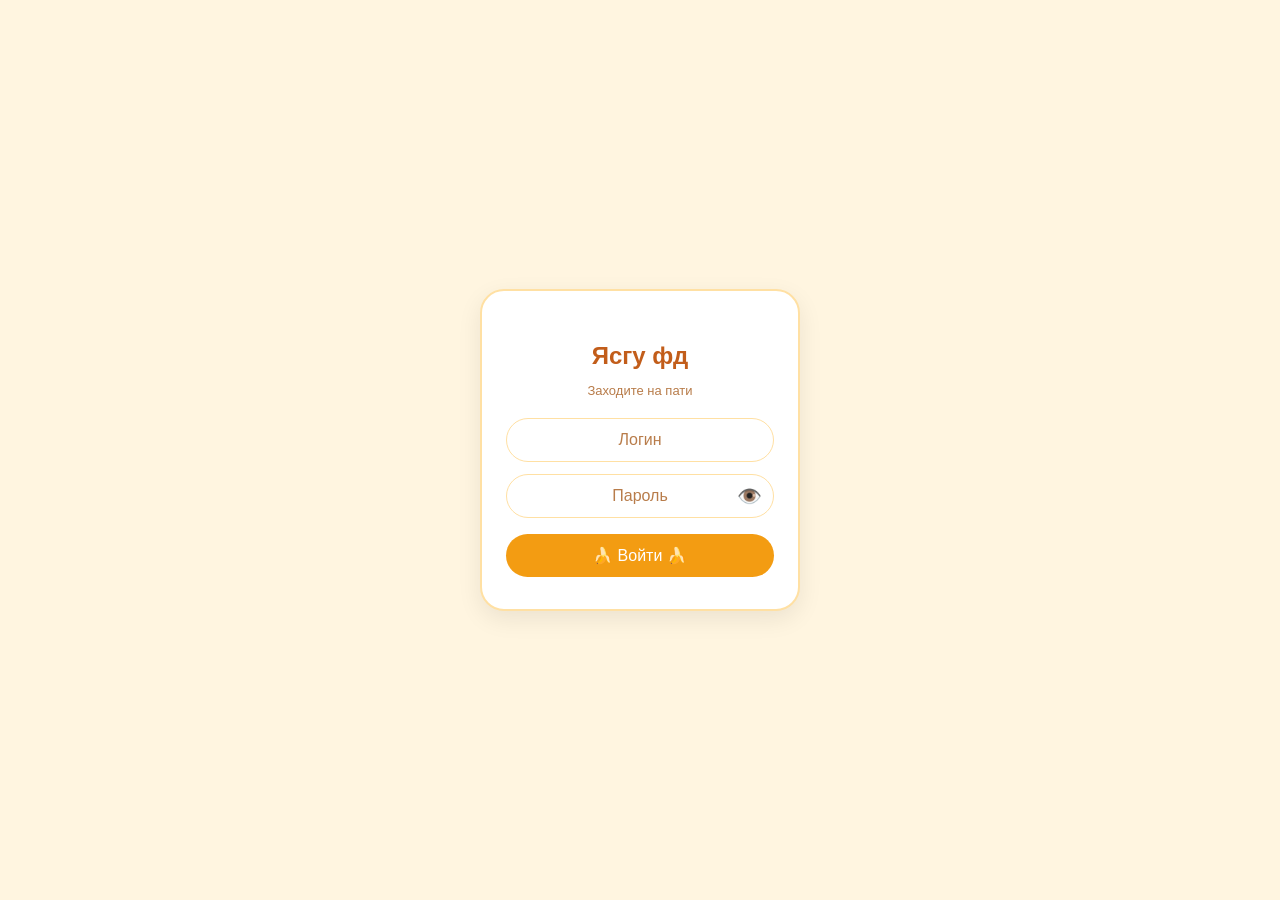
==== index.html @ 41046ed1 "Update index.html" ====
<!DOCTYPE html>
<html lang="ru">
<head>
    <meta charset="UTF-8">
    <meta name="viewport" content="width=device-width, initial-scale=1.0, user-scalable=yes">
    <title>Банановый учёт мерча</title>
    <link rel="stylesheet" href="css/style.css">
</head>
<body>
    <button class="cart-fab" id="cartFab" onclick="openCartModal()">
        🛒
        <span class="cart-badge" id="cartCount">0</span>
    </button>

    <!-- ЭКРАН ВХОДА -->
    <div id="loginOverlay" style="position: fixed; top:0; left:0; width:100%; height:100%; background:var(--bg-color); z-index:2000; display:flex; align-items:center; justify-content:center;">
        <div class="login-card">
            <h2>Ясгу фд</h2>
            <p style="color:var(--text-muted); font-size:13px; margin-bottom:20px;">Заходите на пати</p>
            <input type="text" id="loginInput" style="width:100%; padding:12px; font-size:16px; border:1px solid var(--border-color); border-radius:30px; outline:none; margin-bottom:12px; text-align:center; background:var(--card-bg); color:var(--text-primary);" placeholder="Логин" autofocus>
            <div class="password-wrapper">
                <input type="password" id="passwordInput" placeholder="Пароль">
                <button type="button" class="toggle-password" onclick="togglePasswordVisibility()">👁️</button>
            </div>
            <button id="loginBtn" style="background:var(--btn-bg); color:white; border:none; border-radius:30px; padding:12px 24px; font-size:16px; font-weight:500; width:100%; cursor:pointer;">🍌 Войти 🍌</button>
            <div id="errorMsg" style="color:var(--minus-color); font-size:12px; margin-top:12px; display:none;"></div>
        </div>
    </div>
    
    <!-- ОСНОВНОЙ КОНТЕНТ -->
    <div id="mainContent" style="display:none;">
        <div class="header-row">
            <div class="title-area">
                <h1 id="shopTitle">Учёт мерча</h1>
                <span class="beta-badge">beta</span>
            </div>
            <div class="header-buttons">
                <button class="theme-toggle" id="themeToggle" title="Смена темы">🌙</button>
                <button class="support-btn" id="supportBtn" title="Техподдержка">🆘</button>
                <div class="settings-menu">
                    <button class="settings-toggle" id="settingsToggle" title="Настройки">⚙️</button>
                    <div id="settingsDropdown" class="settings-dropdown hidden">
                        <button id="shareStatsBtn" class="settings-btn">🔗 Делиться статистикой анонимно</button>
                        <button id="hideStatsBtn" class="settings-btn">🚫 Не учитывать мою статистику</button>
                        <button id="logoutBtn" class="settings-btn logout">🚪 Выйти</button>
                    </div>
                </div>
            </div>
        </div>
        <div class="sub">Всё на благо ясгу фд! Всё на благо ясгу фд!</div>

        <div style="display: flex; gap: 10px; margin-bottom: 12px; flex-wrap: wrap;">
            <button class="refresh-btn" onclick="loadData(true, true)">🔄 Обновить</button>
            <button class="history-btn" onclick="showHistory()">📜 История</button>
            <button class="refresh-btn" id="rulesButton">📋 Правила</button>
            <button class="refresh-btn" id="statsButton">📊 Статистика</button>
            <button class="refresh-btn" id="globalStatsBtn" style="display: none;">📊 Статистика всех</button>
            <button class="refresh-btn" id="bookingsButton">📦 Бронирование</button>
            <button class="refresh-btn" id="supplyButton">📦 Поставка</button>
            <button class="refresh-btn" id="addItemButton">➕ Добавить товар</button>
            <button class="refresh-btn" id="impersonateBtn" style="position: relative; display: none;">👥 Другие пользователи</button>
        </div>

        <div id="progressContainer" class="progress-container">
            <div id="progressBar" class="progress-bar"></div>
        </div>

        <div class="search-panel">
            <input type="text" id="searchInput" class="search-input" placeholder="Поиск по названию... ">
            <div class="filter-row">
                <div class="custom-select" id="typeFilterContainer">
                    <div class="custom-select-trigger" id="typeFilterTrigger">Все типы мерча</div>
                    <div class="custom-select-dropdown" id="typeFilterDropdown"></div>
                </div>
                <div class="custom-select" id="sortByContainer">
                    <div class="custom-select-trigger" id="sortByTrigger">Без сортировки</div>
                    <div class="custom-select-dropdown" id="sortByDropdown"></div>
                </div>
                <button id="resetFilters" class="reset-btn">✕</button>
            </div>
        </div>

        <div id="cards-container">
            <div class="loading">Загрузка...</div>
        </div>
        <div class="last-update" id="update-time"></div>
        <div class="auto-refresh-badge">
            <span class="dot"></span>
            <span>Автообновление каждую минуту</span>
        </div>
        <div class="footer">
            <span id="namyaucano" style="cursor: pointer; text-decoration: none;">Намяукано</span> |
            <a id="sheetLink" href="#" target="_blank">Синхронизация с таблицей</a> |
            <span id="instructionsLink" style="cursor: pointer; text-decoration: none;">Инструкция</span>
        </div>
    </div>

    <!-- Cart Modal -->
    <div id="cartModal" class="modal cart-modal">
        <div class="modal-content">
            <button class="modal-close-btn" onclick="closeCartModal()">×</button>
            <div class="modal-header">
                <span>🛒 Корзина</span>
            </div>
            <div id="discount-panel" class="discount-section" style="display: none;"></div>
            <div id="cart-items-list">
                <div class="empty-cart">Корзина пуста</div>
            </div>
            <div id="cart-total" class="cart-total" style="display:none;">Итого: 0 ₽</div>
            <div class="cart-actions" id="cart-actions" style="display:none;">
                <button class="cart-gift" onclick="giftCart()">🎁 Подарить</button>
                <button class="cart-clear" onclick="clearCart()">❌ Очистить</button>
                <button class="cart-checkout" onclick="checkout()">✅ Продать</button>
            </div>
        </div>
    </div>

    <!-- Rules Modal -->
    <div id="rulesModal" class="modal">
        <div class="modal-content" style="max-width: 550px;">
            <button class="modal-close-btn" onclick="closeRulesModal()">×</button>
            <div class="modal-header">
                <span>📋 Правила для продавца</span>
            </div>
            <div class="rule-type-buttons">
                <button class="rule-type-btn" data-type="type" onclick="selectRuleType('type')">📦 По типу</button>
                <button class="rule-type-btn" data-type="product" onclick="selectRuleType('product')">🏷️ По товару</button>
                <button class="rule-type-btn" data-type="price" onclick="selectRuleType('price')">💰 По сумме</button>
                <button class="rule-type-btn" data-type="bonus" onclick="selectRuleType('bonus')">💵 Бонус</button>
            </div>
            <div id="ruleTypeContent"></div>
            <button onclick="addStructuredRule()" style="background: var(--btn-bg); color: white; width: 100%; padding: 12px; border-radius: 30px; border: none; font-size: 14px; margin-top: 8px; cursor: pointer;">➕ Добавить правило</button>
            <div style="font-weight: bold; margin: 20px 0 12px 0;">📋 Список правил</div>
            <div id="rules-list" style="max-height: 300px; overflow-y: auto;">
                <div class="empty-cart">📭 Нет добавленных правил. Создайте новое!</div>
            </div>
            <button onclick="deleteAllRules()" style="background: var(--minus-bg); color: var(--minus-color); width: 100%; padding: 12px; border-radius: 30px; border: none; font-size: 14px; margin-top: 12px; cursor: pointer;">🗑 Удалить все правила</button>
        </div>
    </div>

    <!-- History Modal (кастомные селекторы для даты/времени) -->
    <div id="historyModal" class="modal">
        <div class="modal-content" style="max-width: 550px;">
            <button class="modal-close-btn" onclick="closeHistory()">×</button>
            <div class="modal-header">
                <span>📜 История операций</span>
            </div>
            <div class="history-filters">
                <div class="history-filter-row">
                    <div class="history-filter-buttons-group">
                        <button class="history-filter-btn history-filter-btn-small" data-method="all" onclick="setHistoryMethodFilter('all')">Все</button>
                        <button class="history-filter-btn history-filter-btn-large" data-method="basket" onclick="setHistoryMethodFilter('basket')">Корзина</button>
                        <button class="history-filter-btn history-filter-btn-large" data-method="single" onclick="setHistoryMethodFilter('single')">Поштучно</button>
                    </div>
                    <div class="history-filter-buttons-group">
                        <button class="history-filter-btn history-filter-btn-small" data-type="all" onclick="setHistoryTypeFilter('all')">Все</button>
                        <button class="history-filter-btn history-filter-btn-large" data-type="sale" onclick="setHistoryTypeFilter('sale')">Продажи</button>
                        <button class="history-filter-btn history-filter-btn-large" data-type="return" onclick="setHistoryTypeFilter('return')">Возвраты</button>
                    </div>
                </div>
                <div class="history-filter-row">
                    <div class="history-filter-buttons-group">
                        <button class="history-filter-btn history-filter-btn-small" data-payment="all" onclick="setHistoryPaymentFilter('all')">Все</button>
                        <button class="history-filter-btn history-filter-btn-large" data-payment="cash" onclick="setHistoryPaymentFilter('cash')">Наличные</button>
                        <button class="history-filter-btn history-filter-btn-large" data-payment="transfer" onclick="setHistoryPaymentFilter('transfer')">Перевод</button>
                    </div>
                </div>
                <div class="history-filter-bottom">
                    <div class="history-filter-left">
                        <div class="custom-datetime" id="datetimeFromContainer">
                            <span class="datetime-label">с</span>
                            <div id="dateFromDateGroup" style="display: inline-flex; align-items: center; gap: 6px;"></div>
                            <div id="dateFromTimeGroup" style="display: inline-flex; align-items: center; gap: 6px; margin-left: 8px;"></div>
                        </div>
                    <!-- Скрытые select для хранения значений -->
                        <select id="dateFromDay" style="display: none;"></select>
                        <select id="dateFromMonth" style="display: none;"></select>
                        <select id="dateFromYear" style="display: none;"></select>
                        <select id="timeFromHour" style="display: none;"></select>
                        <select id="timeFromMinute" style="display: none;"></select>
                    </div>
                    <div class="history-filter-left" style="margin-top: 8px;">
                        <div class="custom-datetime" id="datetimeToContainer">
                            <span class="datetime-label">по</span>
                            <div id="dateToDateGroup" style="display: inline-flex; align-items: center; gap: 6px;"></div>
                            <div id="dateToTimeGroup" style="display: inline-flex; align-items: center; gap: 6px; margin-left: 8px;"></div>
                        </div>
                    <!-- Скрытые select для хранения значений -->
                        <select id="dateToDay" style="display: none;"></select>
                        <select id="dateToMonth" style="display: none;"></select>
                        <select id="dateToYear" style="display: none;"></select>
                        <select id="timeToHour" style="display: none;"></select>
                        <select id="timeToMinute" style="display: none;"></select>
                        <div class="history-price-filter">
                            <span>💰</span>
                            <input type="number" id="historyMinPrice" placeholder="0" value="0" step="100">
                            <span class="history-price-separator">—</span>
                            <input type="number" id="historyMaxPrice" placeholder="∞" step="100">
                        </div>
                    </div>
                    <div class="history-filter-reset-row">
                        <button class="history-filter-reset" onclick="resetHistoryFilters()">Сбросить</button>
                    </div>
                </div>
            </div>
            <button class="history-clear-btn" onclick="clearAllHistory()">🗑 Очистить всю историю</button>
            <div id="history-list">
                <div class="loading">Загрузка истории...</div>
            </div>
        </div>
    </div>
    
    <!-- Stats Modal -->
    <div id="statsModal" class="modal">
        <div class="modal-content" style="max-width: 800px;">
            <button class="modal-close-btn" onclick="closeStatsModal()">×</button>
            <div class="modal-header">
                <span>📊 Статистика продаж</span>
                <button id="statsFilterToggle" class="filter-toggle-btn" onclick="toggleStatsFilter()" title="Фильтр по времени">📅</button>
            </div>
            <div id="statsFilterBlock" class="stats-filter-block" style="display: none;">
                <div class="history-filter-bottom" style="margin-bottom: 0;">
                    <div class="history-filter-left">
                        <div class="custom-datetime" id="statsDatetimeFromContainer">
                            <span class="datetime-label">с</span>
                            <div class="datetime-group">
                                <select id="statsDateFromDay" class="datetime-select"></select>
                                <span class="datetime-sep"> </span>
                                <select id="statsDateFromMonth" class="datetime-select"></select>
                                <span class="datetime-sep"> </span>
                                <select id="statsDateFromYear" class="datetime-select"></select>
                            </div>
                            <div class="datetime-group">
                                <select id="statsTimeFromHour" class="datetime-select"></select>
                                <span class="datetime-sep">:</span>
                                <select id="statsTimeFromMinute" class="datetime-select"></select>
                            </div>
                        </div>
                    </div>
                    <div class="history-filter-left" style="margin-top: 8px;">
                        <div class="custom-datetime" id="statsDatetimeToContainer">
                            <span class="datetime-label">по</span>
                            <div class="datetime-group">
                                <select id="statsDateToDay" class="datetime-select"></select>
                                <span class="datetime-sep"> </span>
                                <select id="statsDateToMonth" class="datetime-select"></select>
                                <span class="datetime-sep"> </span>
                                <select id="statsDateToYear" class="datetime-select"></select>
                            </div>
                            <div class="datetime-group">
                                <select id="statsTimeToHour" class="datetime-select"></select>
                                <span class="datetime-sep">:</span>
                                <select id="statsTimeToMinute" class="datetime-select"></select>
                            </div>
                        </div>
                    </div>
                    <div class="history-filter-reset-row" style="justify-content: flex-end; gap: 8px; margin-top: 8px;">
                        <button class="history-filter-reset" onclick="resetStatsFilter()">Сбросить</button>
                        <button class="filter-apply-btn" onclick="applyStatsFilter()" style="width: auto; padding: 0 16px;">Применить</button>
                    </div>
                </div>
            </div>
            <div id="stats-content">
                <div class="loading">Загрузка статистики...</div>
            </div>
        </div>
    </div>

    <!-- Global Stats Modal -->
    <div id="globalStatsModal" class="modal">
        <div class="modal-content" style="max-width: 1000px;">
            <button class="modal-close-btn" onclick="closeGlobalStatsModal()">×</button>
            <div class="modal-header">
                <span>📊 Статистика всех участников</span>
                <button id="globalStatsFilterToggle" class="filter-toggle-btn" onclick="toggleGlobalStatsFilter()" title="Фильтр по времени">📅</button>
            </div>
            <div id="globalStatsFilterBlock" class="stats-filter-block" style="display: none;">
                <div class="history-filter-bottom" style="margin-bottom: 0;">
                    <div class="history-filter-left">
                        <div class="custom-datetime" id="globalStatsDatetimeFromContainer">
                            <span class="datetime-label">с</span>
                            <div class="datetime-group">
                                <select id="globalStatsDateFromDay" class="datetime-select"></select>
                                <span class="datetime-sep"> </span>
                                <select id="globalStatsDateFromMonth" class="datetime-select"></select>
                                <span class="datetime-sep"> </span>
                                <select id="globalStatsDateFromYear" class="datetime-select"></select>
                            </div>
                            <div class="datetime-group">
                                <select id="globalStatsTimeFromHour" class="datetime-select"></select>
                                <span class="datetime-sep">:</span>
                                <select id="globalStatsTimeFromMinute" class="datetime-select"></select>
                            </div>
                        </div>
                    </div>
                    <div class="history-filter-left" style="margin-top: 8px;">
                        <div class="custom-datetime" id="globalStatsDatetimeToContainer">
                            <span class="datetime-label">по</span>
                            <div class="datetime-group">
                                <select id="globalStatsDateToDay" class="datetime-select"></select>
                                <span class="datetime-sep"> </span>
                                <select id="globalStatsDateToMonth" class="datetime-select"></select>
                                <span class="datetime-sep"> </span>
                                <select id="globalStatsDateToYear" class="datetime-select"></select>
                            </div>
                            <div class="datetime-group">
                                <select id="globalStatsTimeToHour" class="datetime-select"></select>
                                <span class="datetime-sep">:</span>
                                <select id="globalStatsTimeToMinute" class="datetime-select"></select>
                            </div>
                        </div>
                    </div>
                    <div class="history-filter-reset-row" style="justify-content: flex-end; gap: 8px; margin-top: 8px;">
                        <button class="history-filter-reset" onclick="resetGlobalStatsFilter()">Сбросить</button>
                        <button class="filter-apply-btn" onclick="applyGlobalStatsFilter()" style="width: auto; padding: 0 16px;">Применить</button>
                    </div>
                </div>
            </div>
            <div id="globalStats-content">
                <div class="loading">Загрузка статистики...</div>
            </div>
        </div>
    </div>

    <!-- Edit Product Modal -->
    <div id="editProductModal" class="modal edit-product-modal">
        <div class="modal-content">
            <button class="modal-close-btn" onclick="closeEditProductModal()">×</button>
            <div class="modal-header">
                <span id="editTitle">✏️ Редактирование товара</span>
            </div>
            <div id="edit-product-content">
                <div class="edit-row">
                    <span class="edit-label">Тип</span>
                    <div id="editTypeContainer" style="flex: 1;"></div>
                </div>
            
                <div id="editAttributesContainer"></div>
            
                <!-- Скрытые select для хранения значений атрибутов -->
                <select id="edit_attr1" style="display: none;"></select>
                <select id="edit_attr2" style="display: none;"></select>
                <select id="editType" style="display: none;"></select>
            
                <div class="edit-row">
                    <span class="edit-label">Название</span>
                    <input type="text" id="editName" class="edit-input" placeholder="Название товара">
                </div>
                <div class="edit-row">
                    <span class="edit-label">Остаток</span>
                    <input type="number" id="editStock" class="edit-input" value="0" min="0">
                </div>
                <div class="edit-row">
                    <span class="edit-label">Всего</span>
                    <input type="number" id="editTotal" class="edit-input" value="0" min="0">
                </div>
                <div class="edit-row">
                    <span class="edit-label">Цена</span>
                    <input type="number" id="editPrice" class="edit-input" value="0" min="0" step="1">
                </div>
                <div class="edit-row">
                    <span class="edit-label">Себестоимость</span>
                    <input type="number" id="editCost" class="edit-input" value="0" min="0" step="1">
                </div>
            
                <div class="photo-section">
                    <div class="photo-header">📷 Фото товара</div>
                    <div class="photo-content">
                        <div id="photoPreviewContainer" class="photo-preview">
                            <div style="display: flex; align-items: center; justify-content: center; height: 150px; background: var(--badge-bg); border-radius: 8px; color: var(--text-muted);">📷 Нет фото</div>
                        </div>
                        <div class="photo-buttons">
                            <input type="file" id="photoFileInput" accept="image/jpeg,image/png,image/webp" style="display: none;">
                            <button type="button" id="uploadPhotoBtn" class="photo-btn">📁 Выбрать файл</button>
                            <button type="button" id="deletePhotoBtn" class="photo-btn delete-btn" style="display: none;">🗑 Удалить</button>
                        </div>
                    </div>
                </div>
            
                <div class="edit-buttons">
                    <button class="edit-cancel-btn" onclick="closeEditProductModal()">❌ Отмена</button>
                    <button class="edit-save-btn" onclick="saveProductChanges()">💾 Сохранить</button>
                </div>
            </div>
        </div>
    </div>
    
    <!-- Bookings Modal -->
    <div id="bookingsModal" class="modal">
        <div class="modal-content" style="max-width: 700px;">
            <button class="modal-close-btn" onclick="closeBookingsModal()">×</button>
            <div class="modal-header">
                <span>📦 Бронирование товаров</span>
            </div>
            <div id="bookings-content">
                <div class="loading">Загрузка...</div>
            </div>
        </div>
    </div>

    <!-- Add Item Modal -->
    <div id="addItemModal" class="modal">
        <div class="modal-content" style="max-width: 450px;">
            <button class="modal-close-btn" onclick="closeAddItemModal()">×</button>
            <div class="modal-header">
                <span>➕ Добавление товара</span>
            </div>
            <div id="add-item-content">
                <div class="edit-row">
                    <span class="edit-label">Тип</span>
                    <div style="flex: 1;">
                        <div id="addItemTypeContainer" style="width: 100%;"></div>
                    </div>
                </div>
            
                <div id="addAttributesContainer"></div>
                
                <!-- Скрытые select для хранения значений атрибутов -->
                <select id="addItemType" style="display: none;"></select>
                <select id="add_attr1" style="display: none;"></select>
                <select id="add_attr2" style="display: none;"></select>
            
                <div class="edit-row">
                    <span class="edit-label">Название</span>
                    <input type="text" id="addItemName" class="edit-input" placeholder="Название товара">
                </div>
                <div class="edit-row">
                    <span class="edit-label">Всего</span>
                    <input type="number" id="addItemTotal" class="edit-input" value="0" min="0" step="1">
                </div>
                <div class="edit-row">
                    <span class="edit-label">Остаток</span>
                    <input type="number" id="addItemStock" class="edit-input" value="0" min="0" step="1">
                </div>
                <div class="edit-row">
                    <span class="edit-label">Цена</span>
                    <input type="number" id="addItemPrice" class="edit-input" value="0" min="0" step="1">
                </div>
                <div class="edit-row">
                    <span class="edit-label">Себестоимость</span>
                    <input type="number" id="addItemCost" class="edit-input" value="0" min="0" step="1">
                </div>
                <div class="edit-buttons">
                    <button class="edit-cancel-btn" onclick="closeAddItemModal()">❌ Отмена</button>
                    <button class="edit-save-btn" onclick="addNewItem()">💾 Добавить</button>
                </div>
            </div>
        </div>
    </div>
    
    <!-- Photo View Modal -->
    <div id="photoViewModal" class="modal">
        <div class="modal-content">
            <button class="modal-close-btn" onclick="closePhotoModal()">×</button>
            <div class="modal-header">
                <span id="photoModalTitle">📷 Фото товара</span>
            </div>
            <div id="photoModalContent">
                <div class="loading">Загрузка...</div>
            </div>
        </div>
    </div>

    <!-- Comment Modal -->
    <div id="commentModal" class="modal">
        <div class="modal-content" style="max-width: 500px;">
            <button class="modal-close-btn" onclick="closeCommentModal()">×</button>
            <div class="modal-header">
                <span>💬 Комментарий к товару</span>
            </div>
            <div id="commentModalContent">
                <div class="comment-item-name" id="commentItemName" style="margin-bottom: 12px; font-weight: bold; color: var(--badge-text);"></div>
                <textarea id="commentText" rows="5" style="width: 100%; padding: 12px; border-radius: 12px; border: 1px solid var(--border-color); background: var(--card-bg); color: var(--text-primary); font-size: 14px; resize: vertical;" placeholder="Введите комментарий к товару..."></textarea>
                <div class="comment-last-updated" id="commentLastUpdated" style="font-size: 11px; color: var(--text-muted); margin-top: 8px;"></div>
                <div class="edit-buttons" style="margin-top: 20px; display: flex; gap: 12px; justify-content: flex-end;">
                    <button class="edit-cancel-btn" onclick="closeCommentModal()">❌ Отмена</button>
                    <button class="edit-save-btn" onclick="saveCommentAndClose()">💾 Сохранить</button>
                </div>
            </div>
        </div>
    </div>

    <!-- Supply Modal -->
    <div id="supplyModal" class="modal">
        <div class="modal-content" style="max-width: 500px;">
            <button class="modal-close-btn" onclick="closeSupplyModal()">×</button>
            <div class="modal-header">
                <span>📦 Поставка товаров</span>
            </div>
            <div id="supply-content">
                <div class="edit-row" style="margin-bottom: 16px;">
                    <span class="edit-label">Товар</span>
                    <div class="supply-product-select" id="supplyProductSelect" style="flex: 2;"></div>
                </div>
                <div class="edit-row" style="margin-bottom: 16px;">
                    <span class="edit-label">Количество</span>
                    <input type="number" id="supplyQuantity" class="edit-input" value="1" min="1" step="1" style="flex: 2;">
                </div>
                <div class="edit-buttons" style="margin-top: 20px;">
                    <button class="edit-cancel-btn" onclick="closeSupplyModal()">❌ Отмена</button>
                    <button class="edit-save-btn" onclick="handleAddSupply()">📦 Добавить поставку</button>
                </div>
            </div>
        </div>
    </div>

    <!-- Support Modal -->
    <div id="supportModal" class="modal">
        <div class="modal-content" style="max-width: 500px;">
            <button class="modal-close-btn" onclick="closeSupportModal()">×</button>
            <div class="modal-header">
                <span>🆘 Техподдержка</span>
            </div>
            <div id="support-content">
                <div style="margin-bottom: 16px; color: var(--text-muted); font-size: 13px;">
                    Напишите ваше пожелание, предложение, вопрос, жалобу или угрозу
                </div>
                <div class="edit-row" style="margin-bottom: 16px;">
                    <span class="edit-label">Контакт</span>
                    <input type="text" id="supportContact" class="edit-input" placeholder="Telegram (опционально)" style="flex: 2;">
                </div>
                <div class="edit-row" style="margin-bottom: 16px;">
                    <span class="edit-label">Сообщение</span>
                    <textarea id="supportMessage" rows="5" class="edit-input" placeholder="Подробно опишите проблему..." style="flex: 2; resize: vertical;"></textarea>
                </div>
                <div class="edit-buttons" style="margin-top: 20px;">
                    <button class="edit-cancel-btn" onclick="closeSupportModal()">❌ Отмена</button>
                    <button class="edit-save-btn" onclick="sendSupportRequest()">✉️ Отправить</button>
                </div>
            </div>
        </div>
    </div>

    <!-- Easter Egg Modal -->
    <div id="easterEggModal" class="modal">
        <div class="modal-content" style="max-width: 500px; text-align: center; position: relative;">
            <button class="modal-close-btn" onclick="closeEasterEggModal()" style="position: absolute; top: 12px; right: 16px;">×</button>
            <div class="modal-header" style="justify-content: center; margin-bottom: 20px; width: 100%;">
                <span>🎀 Создатели 🎀</span>
            </div>
            <div id="easterEggContent">
                <div style="margin-bottom: 20px;">
                    <div style="font-weight: bold; color: var(--btn-bg); margin-bottom: 10px;">✨ Вдохновители ✨</div>
                    <div style="font-size: 14px; margin-bottom: 4px;">Ненадежный пользователь Интернета Олиенн</div>
                    <div style="font-size: 14px; margin-bottom: 4px;">Босс подвала Рэира</div>
                    <div style="font-size: 14px; margin-bottom: 10px;">Миел "Ненавижу-Понедельники"</div>
                    
                    <div style="font-weight: bold; color: var(--btn-bg); margin-bottom: 10px;">🍌 Бета-тестеры 🍌</div>
                    <div style="font-size: 14px; margin-bottom: 4px;">Раб Божий Роланд</div>
                    <div style="font-size: 14px; margin-bottom: 10px;">Морально поддерживающий Банан</div>
                    
                    <div style="font-weight: bold; color: var(--btn-bg); margin-bottom: 10px;">🐾 Создатель 🐾</div>
                    <div style="font-size: 14px; margin-bottom: 20px;">Настюша</div>
                </div>
                <button id="easterEggButton" class="easter-egg-btn" onclick="activateEasterEgg()">🎁 ТЫК</button>
            </div>
        </div>
    </div>

    <!-- Instructions Modal -->
    <div id="instructionsModal" class="modal">
        <div class="modal-content" style="max-width: 800px; max-height: 85vh;">
            <button class="modal-close-btn" onclick="closeInstructionsModal()">×</button>
            <div class="modal-header">
                <span>📖 Инструкция по использованию</span>
            </div>
            <div id="instructions-content" style="overflow-y: auto; padding-right: 8px;">
                <div class="loading">Загрузка инструкции...</div>
            </div>
        </div>
    </div>

    <script src="js/config.js"></script>
    <script src="js/utils.js"></script>
    <script src="js/customSelects.js"></script>
    <script src="js/api.js"></script>
    <script src="js/offline.js"></script>
    <script src="js/auth.js"></script>
    <script src="js/datetime.js"></script>
    <script src="js/extraCosts.js"></script>
    <script src="js/history.js"></script>
    <script src="js/rules.js"></script>
    <script src="js/dragdrop.js"></script>
    <script src="js/filters.js"></script>
    <script src="js/discounts.js"></script>
    <script src="js/editing.js"></script>
    <script src="js/photo.js"></script>  
    <script src="js/cart.js"></script>
    <script src="js/render.js?new"></script>
    <script src="js/stats.js"></script>
    <script src="js/globalStats.js"></script>
    <script src="js/ui.js"></script>
    <script src="js/extraIncomes.js"></script>
    <script src="js/bookings.js"></script>  
    <script src="js/app.js"></script>
    <script src="js/instructions.js"></script>

    <script>
        function openEasterEggModal() {
            const modal = document.getElementById('easterEggModal');
            if (modal) modal.style.display = 'block';
            resetEasterEggButton();
        }
        
        function closeEasterEggModal() {
            const modal = document.getElementById('easterEggModal');
            if (modal) modal.style.display = 'none';
            const audio = document.getElementById('easterEggAudio');
            if (audio) {
                audio.pause();
                audio.currentTime = 0;
            }
            const img = document.getElementById('easterEggImage');
            if (img) img.remove();
            resetEasterEggButton();
        }
        
        function resetEasterEggButton() {
            const button = document.getElementById('easterEggButton');
            if (button) button.style.display = 'inline-block';
            const closeBtn = document.getElementById('easterEggImageCloseBtn');
            if (closeBtn) closeBtn.remove();
        }
        
        function activateEasterEgg() {
            const button = document.getElementById('easterEggButton');
            if (button) button.style.display = 'none';
            
            const content = document.getElementById('easterEggContent');
            
            const oldImg = document.getElementById('easterEggImage');
            if (oldImg) oldImg.remove();
            
            const oldCloseBtn = document.getElementById('easterEggImageCloseBtn');
            if (oldCloseBtn) oldCloseBtn.remove();
            
            const img = document.createElement('img');
            img.id = 'easterEggImage';
            img.src = 'assets/images/belka.jpg';
            img.alt = 'Белочка';
            img.style.maxWidth = '100%';
            img.style.borderRadius = '16px';
            img.style.marginTop = '16px';
            img.style.marginBottom = '16px';
            img.style.boxShadow = '0 4px 12px var(--shadow)';
            
            img.onerror = function() {
                console.error("❌ Не удалось загрузить изображение");
                this.alt = '🐿️ Белочка';
                this.style.fontSize = '40px';
                this.style.minHeight = '100px';
                this.style.display = 'flex';
                this.style.alignItems = 'center';
                this.style.justifyContent = 'center';
            };
            
            content.appendChild(img);
            
            let audio = document.getElementById('easterEggAudio');
            if (!audio) {
                audio = document.createElement('audio');
                audio.id = 'easterEggAudio';
                audio.src = 'assets/sounds/belka.mp3';
                document.body.appendChild(audio);
            }
            audio.currentTime = 0;
            audio.play().catch(e => console.log("Audio play failed:", e));
            
            const closeImgBtn = document.createElement('button');
            closeImgBtn.id = 'easterEggImageCloseBtn';
            closeImgBtn.textContent = '❌ Закрыть';
            closeImgBtn.style.background = 'var(--minus-bg)';
            closeImgBtn.style.color = 'var(--minus-color)';
            closeImgBtn.style.border = 'none';
            closeImgBtn.style.borderRadius = '30px';
            closeImgBtn.style.padding = '10px 20px';
            closeImgBtn.style.fontSize = '14px';
            closeImgBtn.style.cursor = 'pointer';
            closeImgBtn.style.marginTop = '12px';
            closeImgBtn.onclick = function() {
                const imgToRemove = document.getElementById('easterEggImage');
                if (imgToRemove) imgToRemove.remove();
                const btnToRemove = document.getElementById('easterEggImageCloseBtn');
                if (btnToRemove) btnToRemove.remove();
                const audio = document.getElementById('easterEggAudio');
                if (audio) {
                    audio.pause();
                    audio.currentTime = 0;
                }
                const tykButton = document.getElementById('easterEggButton');
                if (tykButton) tykButton.style.display = 'inline-block';
            };
            content.appendChild(closeImgBtn);
        }
        
        function openSupportModal() {
            const modal = document.getElementById('supportModal');
            if (modal) {
                document.getElementById('supportContact').value = '';
                document.getElementById('supportMessage').value = '';
                modal.style.display = 'block';
            }
        }
        
        function closeSupportModal() {
            const modal = document.getElementById('supportModal');
            if (modal) modal.style.display = 'none';
        }
        
        async function sendSupportRequest() {
            const contact = document.getElementById('supportContact').value.trim();
            const message = document.getElementById('supportMessage').value.trim();
            
            if (!message) {
                if (typeof showToast === 'function') showToast("Напишите сообщение", false);
                return;
            }
            
            try {
                const params = new URLSearchParams();
                params.append('action', 'sendSupport');
                params.append('participant', window.CURRENT_USER?.id || '');
                params.append('userId', window.CURRENT_USER?.id || '');
                params.append('userName', window.CURRENT_USER?.name || 'Пользователь');
                params.append('message', message);
                params.append('contact', contact);
                
                const response = await fetch(window.CENTRAL_API_URL || 'https://szhech-belochek.pages.dev/api', {
                    method: 'POST',
                    headers: { 'Content-Type': 'application/x-www-form-urlencoded' },
                    body: params.toString()
                });
                
                const result = await response.json();
                
                if (result.success) {
                    if (typeof showToast === 'function') showToast("Сообщение отправлено! Спасибо.", true);
                    closeSupportModal();
                } else {
                    if (typeof showToast === 'function') showToast("Ошибка: " + (result.error || "неизвестная"), false);
                }
            } catch(e) {
                console.error("Support error:", e);
                if (typeof showToast === 'function') showToast("Ошибка отправки. Попробуйте позже.", false);
            }
        }
        
        function closeInstructionsModal() {
            const modal = document.getElementById('instructionsModal');
            if (modal) modal.style.display = 'none';
        }
        
        document.addEventListener('DOMContentLoaded', function() {
            const namyaucano = document.getElementById('namyaucano');
            if (namyaucano) {
                namyaucano.style.textDecoration = 'none';
                namyaucano.addEventListener('click', function() { openEasterEggModal(); });
            }
            
            const supportBtn = document.getElementById('supportBtn');
            if (supportBtn) {
                supportBtn.addEventListener('click', function() { openSupportModal(); });
            }
            
            const instructionsLink = document.getElementById('instructionsLink');
            if (instructionsLink) {
                instructionsLink.addEventListener('click', function() {
                    if (typeof openInstructionsModal === 'function') openInstructionsModal();
                });
            }
        });
        
        window.openSupportModal = openSupportModal;
        window.closeSupportModal = closeSupportModal;
        window.sendSupportRequest = sendSupportRequest;
        window.closeInstructionsModal = closeInstructionsModal;
    </script>
    
</body>
</html>
---- css/style.css ----
* {
    box-sizing: border-box;
    user-select: none;
}

:root {
    --bg-color: #fff5e0;
    --card-bg: #ffffff;
    --text-primary: #5a3a1a;
    --text-secondary: #e67e22;
    --text-muted: #b87c4a;
    --border-color: #ffe0a3;
    --badge-bg: #fff0d0;
    --badge-text: #c25d1a;
    --stock-color: #f39c12;
    --price-color: #e67e22;
    --minus-bg: #ffe6e5;
    --minus-color: #e67e22;
    --plus-bg: #fff0d0;
    --plus-color: #e67e22;
    --add-to-cart-bg: #f39c12;
    --add-to-cart-color: #8B5E3C;
    --btn-bg: #f39c12;
    --footer-bg: white;
    --shadow: rgba(0,0,0,0.08);
    --select-border: #ffe0a3;
    --reset-bg: #ffffff;
    --reset-color: #f39c12;
    --progress-bg: #ffe0a3;
    --progress-bar: #f39c12;
    --modal-bg: white;
    --modal-overlay: rgba(0,0,0,0.7);
    --toast-bg: #2ecc71;
    --toast-text: white;
    --out-of-stock-bg: #e8e8e8;
    --cart-disabled-bg: #f0f0f0;
    --cart-disabled-text: #999;
    --calendar-icon-filter: none;
    --profit-positive: #2ecc71;
    --profit-negative: #e74c3c;
    --extra-costs-text-light: #5a3a1a;
    --extra-costs-text-dark: #ffffff;
}

body.dark {
    --bg-color: #1e1708;
    --card-bg: #2a2110;
    --text-primary: #f5e6c4;
    --text-secondary: #f39c12;
    --text-muted: #b87c4a;
    --border-color: #4a3a1a;
    --badge-bg: #3a2a10;
    --badge-text: #f39c12;
    --stock-color: #f39c12;
    --price-color: #e67e22;
    --minus-bg: #3a2018;
    --minus-color: #e67e22;
    --plus-bg: #3a2a10;
    --plus-color: #f39c12;
    --add-to-cart-bg: #e67e22;
    --add-to-cart-color: #D2691E;
    --btn-bg: #e67e22;
    --footer-bg: #1e1708;
    --shadow: rgba(0,0,0,0.5);
    --select-border: #4a3a1a;
    --reset-bg: #2a2110;
    --reset-color: #f9eac7;
    --progress-bg: #2a1e0a;
    --progress-bar: #f39c12;
    --modal-bg: #2a2110;
    --modal-overlay: rgba(0,0,0,0.95);
    --toast-bg: #27ae60;
    --toast-text: #ffffff;
    --out-of-stock-bg: #2a2a2a;
    --cart-disabled-bg: #3a3a3a;
    --cart-disabled-text: #888;
    --calendar-icon-filter: invert(1) hue-rotate(180deg);
    --profit-positive: #27ae60;
    --profit-negative: #e74c3c;
    --extra-costs-text-light: #f5e6c4;
    --extra-costs-text-dark: #ffffff;
}

body {
    font-family: -apple-system, BlinkMacSystemFont, 'Segoe UI', Roboto, sans-serif;
    background: var(--bg-color);
    margin: 0;
    padding: 12px;
    padding-bottom: 70px;
    transition: background 0.3s ease, color 0.2s ease;
    overflow-y: auto;
    -webkit-overflow-scrolling: touch;
}

.header-row {
    display: flex;
    align-items: center;
    justify-content: space-between;
    margin-bottom: 4px;
    gap: 10px;
}

.title-area {
    flex: 1;
    display: flex;
    align-items: baseline;
    gap: 2px;
    flex-wrap: wrap;
}

h1 {
    font-size: 22px;
    margin: 0;
    color: var(--badge-text);
    display: inline;
}

.beta-badge {
    font-size: 9px;
    color: var(--text-secondary);
    opacity: 0.7;
    font-weight: normal;
    position: relative;
    top: -6px;
    margin-left: 2px;
}

.sub {
    color: var(--text-secondary);
    margin-bottom: 16px;
    font-size: 13px;
}

.header-buttons {
    display: flex;
    gap: 8px;
    align-items: center;
}

.theme-toggle {
    background: var(--card-bg);
    border: 1px solid var(--border-color);
    border-radius: 50%;
    width: 40px;
    height: 40px;
    font-size: 20px;
    cursor: pointer;
    display: flex;
    align-items: center;
    justify-content: center;
    box-shadow: 0 2px 8px var(--shadow);
    flex-shrink: 0;
    transition: all 0.2s;
}

.theme-toggle:hover {
    background: var(--btn-bg);
    color: white;
    transform: scale(1.05);
}

.theme-toggle:active {
    transform: scale(0.95);
}

.support-btn {
    background: var(--card-bg);
    border: 1px solid var(--border-color);
    border-radius: 50%;
    width: 40px;
    height: 40px;
    font-size: 20px;
    cursor: pointer;
    display: flex;
    align-items: center;
    justify-content: center;
    box-shadow: 0 2px 8px var(--shadow);
    flex-shrink: 0;
    transition: all 0.2s;
}

.support-btn:hover {
    background: var(--btn-bg);
    color: white;
    transform: scale(1.05);
}

.support-btn:active {
    transform: scale(0.95);
}

.toast-notification {
    position: fixed;
    top: 70px;
    right: 16px;
    background: var(--toast-bg);
    color: var(--toast-text);
    padding: 12px 20px;
    border-radius: 30px;
    font-size: 14px;
    font-weight: 500;
    z-index: 2000;
    box-shadow: 0 4px 12px rgba(0,0,0,0.2);
    display: flex;
    align-items: center;
    gap: 8px;
    animation: slideIn 0.3s ease;
    pointer-events: none;
}

.toast-notification.fade-out {
    animation: fadeOut 0.3s ease forwards;
}

@keyframes slideIn {
    from {
        transform: translateX(100%);
        opacity: 0;
    }
    to {
        transform: translateX(0);
        opacity: 1;
    }
}

@keyframes fadeOut {
    to {
        opacity: 0;
        transform: translateX(100%);
    }
}

.cart-fab {
    position: fixed;
    bottom: 80px;
    right: 16px;
    width: 56px;
    height: 56px;
    border-radius: 28px;
    background: var(--btn-bg);
    color: white;
    border: none;
    font-size: 24px;
    cursor: pointer;
    box-shadow: 0 4px 12px rgba(0,0,0,0.3);
    z-index: 200;
    display: flex;
    align-items: center;
    justify-content: center;
    transition: transform 0.1s;
}

.cart-fab:active {
    transform: scale(0.95);
}

.cart-badge {
    position: absolute;
    top: -5px;
    right: -5px;
    background: #e74c3c;
    color: white;
    border-radius: 20px;
    padding: 2px 6px;
    font-size: 11px;
    font-weight: bold;
    min-width: 20px;
    text-align: center;
}

.progress-container {
    width: 100%;
    background: var(--progress-bg);
    border-radius: 20px;
    margin-bottom: 12px;
    overflow: hidden;
    display: none;
}

.progress-bar {
    width: 0%;
    height: 4px;
    background: var(--progress-bar);
    border-radius: 20px;
    transition: width 0.2s ease;
}

.progress-container.active {
    display: block !important;
}

.search-panel {
    margin-bottom: 12px;
}

.search-input {
    width: 100%;
    padding: 10px 14px;
    font-size: 15px;
    border: 1px solid var(--border-color);
    border-radius: 30px;
    background: var(--card-bg);
    color: var(--text-primary);
    margin-bottom: 8px;
    outline: none;
}

.search-input::placeholder {
    color: var(--text-muted);
}

.filter-row {
    display: flex;
    gap: 8px;
    flex-wrap: wrap;
    align-items: center;
}

.custom-select {
    flex: 1;
    position: relative;
    min-width: 0;
}

.custom-select-trigger {
    background: var(--card-bg);
    border: 1px solid var(--select-border);
    border-radius: 30px;
    padding: 8px 28px 8px 12px;
    font-size: 13px;
    cursor: pointer;
    white-space: nowrap;
    overflow: hidden;
    text-overflow: ellipsis;
    color: var(--text-primary);
}

.custom-select-trigger:after {
    content: '▼';
    font-size: 8px;
    position: absolute;
    right: 12px;
    top: 50%;
    transform: translateY(-50%);
    color: var(--text-secondary);
}

.custom-select-dropdown {
    position: absolute;
    top: 100%;
    left: 0;
    right: 0;
    background: var(--card-bg);
    border: 1px solid var(--select-border);
    border-radius: 16px;
    z-index: 100;
    display: none;
    max-height: 300px;
    overflow-y: auto;
    margin-top: 4px;
    box-shadow: 0 4px 12px var(--shadow);
}

.custom-select-dropdown.show {
    display: block;
}

.filter-option-header {
    padding: 8px 12px;
    border-bottom: 1px solid var(--border-color);
    font-weight: 600;
    font-size: 12px;
    color: var(--text-secondary);
    position: sticky;
    top: 0;
    background: var(--card-bg);
    z-index: 10;
}

.type-select-list {
    max-height: 250px;
    overflow-y: auto;
}

.type-select-item {
    display: flex;
    align-items: center;
    justify-content: space-between;
    padding: 10px 14px;
    cursor: pointer;
    transition: background 0.1s;
    font-size: 13px;
    color: var(--text-primary);
    width: 100%;
    box-sizing: border-box;
}

.type-select-item:hover {
    background: var(--badge-bg);
}

.type-select-item.selected {
    background: var(--badge-bg);
}

.type-select-check {
    color: var(--btn-bg);
    font-size: 16px;
    font-weight: bold;
}

.filter-buttons {
    position: sticky;
    bottom: 0;
    display: flex;
    gap: 10px;
    padding: 12px;
    border-top: 1px solid var(--border-color);
    background: var(--card-bg);
    z-index: 10;
}

.filter-reset-btn {
    flex: 1;
    background: transparent;
    border: 1px solid var(--border-color);
    border-radius: 20px;
    padding: 8px 0;
    font-size: 12px;
    cursor: pointer;
    color: var(--text-secondary);
}

.filter-apply-btn {
    flex: 1;
    background: var(--btn-bg);
    border: none;
    border-radius: 20px;
    padding: 8px 0;
    font-size: 12px;
    cursor: pointer;
    color: white;
}

.sort-option {
    padding: 10px 12px;
    cursor: pointer;
    transition: background 0.1s;
    font-size: 13px;
    color: var(--text-primary);
}

.sort-option:hover {
    background: var(--badge-bg);
}

.sort-option.active {
    background: var(--badge-bg);
    color: var(--btn-bg);
    font-weight: 600;
}

.reset-btn {
    background: var(--reset-bg);
    color: var(--reset-color);
    border: none;
    border-radius: 30px;
    width: 36px;
    height: 36px;
    font-size: 18px;
    font-weight: bold;
    cursor: pointer;
    display: flex;
    align-items: center;
    justify-content: center;
    flex-shrink: 0;
}

.reset-btn:active {
    transform: scale(0.96);
}

.card {
    background: var(--card-bg);
    border-radius: 14px;
    margin-bottom: 10px;
    padding: 10px 12px;
    box-shadow: 0 1px 4px var(--shadow);
    display: flex;
    align-items: center;
    justify-content: space-between;
    flex-wrap: wrap;
    position: relative;
    transition: all 0.2s ease;
    cursor: grab;
    touch-action: pan-y pinch-zoom;
}

.card:active {
    cursor: grabbing;
}

.card.dragging {
    opacity: 0.5;
    cursor: grabbing;
}

.card.drag-over {
    border-top: 3px solid var(--btn-bg);
}

.card.out-of-stock {
    opacity: 0.7;
    background: var(--out-of-stock-bg);
}

.cart-qty-badge {
    position: absolute;
    top: 8px;
    right: 12px;
    background: var(--btn-bg);
    color: white;
    border-radius: 20px;
    padding: 2px 8px;
    font-size: 11px;
    font-weight: bold;
    min-width: 24px;
    text-align: center;
    box-shadow: 0 1px 3px var(--shadow);
}

.info {
    flex: 3;
    min-width: 120px;
    padding-right: 50px;
}

.title-row {
    display: flex;
    align-items: center;
    gap: 6px;
    flex-wrap: wrap;
    margin-bottom: 4px;
}

.type-badge {
    display: inline-block;
    padding: 2px 8px;
    border-radius: 16px;
    font-size: 11px;
    font-weight: 500;
    line-height: 1.3;
    white-space: nowrap;
}

.name {
    font-weight: bold;
    font-size: 22px;
    color: var(--text-primary);
    line-height: 1.2;
    text-decoration: none !important;
}

.name.clickable {
    cursor: pointer;
    transition: opacity 0.2s;
}

.name.clickable:hover {
    opacity: 0.7;
}

.stock-row {
    display: flex;
    align-items: baseline;
    gap: 8px;
    flex-wrap: wrap;
    margin-bottom: 3px;
}

.stock {
    font-size: 20px;
    font-weight: bold;
    color: var(--stock-color);
}

.total-row {
    display: flex;
    justify-content: space-between;
    align-items: center;
    margin-top: 4px;
    margin-bottom: 2px;
}

.total {
    font-size: 11px;
    font-weight: 500;
    color: var(--text-muted);
}

.price-row {
    display: flex;
    justify-content: space-between;
    align-items: center;
    margin-top: 4px;
    margin-bottom: 8px;
}

.price {
    font-size: 11px;
    font-weight: 500;
    color: var(--price-color);
}

.price-actions-row {
    display: flex;
    align-items: center;
    justify-content: flex-start;
    gap: 12px;
    margin-top: 4px;
    margin-bottom: 8px;
    padding: 0;
}

.action-buttons {
    display: flex;
    align-items: center;
    gap: 4px;
    margin: 0;
    padding: 0;
}

.edit-icon, .comment-icon {
    background: none;
    border: none;
    font-size: 14px;
    cursor: pointer;
    margin: 0;
    padding: 0;
    width: 28px;
    height: 28px;
    display: inline-flex;
    align-items: center;
    justify-content: center;
    border-radius: 20px;
    transition: all 0.2s ease;
    color: var(--text-muted);
    position: relative;
    box-shadow: none;
    outline: none;
}

.edit-icon:hover, .comment-icon:hover {
    background: var(--badge-bg);
    color: var(--badge-text);
    transform: scale(1.05);
}

.comment-icon.has-comment {
    color: var(--btn-bg);
}

.comment-badge {
    position: absolute;
    top: -2px;
    right: -2px;
    width: 8px;
    height: 8px;
    background-color: #e74c3c;
    border-radius: 50%;
    border: 1px solid var(--card-bg);
}

.buttons {
    display: flex;
    gap: 8px;
    margin-top: 10px;
    justify-content: center;
}

.buttons button {
    flex: 1;
    padding: 8px;
    border: none;
    border-radius: 40px;
    font-size: 14px;
    font-weight: 500;
    cursor: pointer;
    transition: all 0.2s;
}

.minus {
    background: var(--minus-bg);
    color: var(--minus-color);
    border-radius: 40px;
}

.minus:hover {
    background: var(--minus-color);
    color: white;
}

.plus {
    background: var(--plus-bg);
    color: var(--plus-color);
    border-radius: 40px;
}

.plus:hover {
    background: var(--plus-color);
    color: white;
}

.add-to-cart {
    background: var(--add-to-cart-bg);
    color: var(--add-to-cart-color);
    width: 48px;
    height: 48px;
    font-size: 20px;
    border-radius: 50%;
    margin-left: 8px;
    box-shadow: none;
    display: flex;
    align-items: center;
    justify-content: center;
}

.refresh-btn,
.history-btn {
    background: var(--btn-bg);
    color: white;
    width: auto;
    height: auto;
    padding: 8px 18px;
    font-size: 14px;
    font-weight: 500;
    border-radius: 30px;
    margin-bottom: 12px;
    border: none;
    box-shadow: none;
}

.loading {
    text-align: center;
    color: var(--text-muted);
    padding: 30px;
    font-size: 14px;
}

.footer {
    position: fixed;
    bottom: 0;
    left: 0;
    width: 100%;
    background: var(--footer-bg);
    padding: 10px 12px;
    text-align: center;
    border-top: 1px solid var(--border-color);
    font-size: 12px;
    color: var(--text-muted);
    z-index: 100;
    backdrop-filter: blur(8px);
    box-shadow: 0 -2px 8px var(--shadow);
}

.footer a {
    display: inline-block;
    padding: 4px 6px;
    margin-left: 4px;
    touch-action: manipulation;
    color: var(--text-secondary);
    text-decoration: underline;
}

.last-update {
    font-size: 10px;
    color: var(--text-muted);
    text-align: center;
    margin-top: 8px;
    margin-bottom: 4px;
}

.auto-refresh-badge {
    font-size: 9px;
    color: var(--text-muted);
    text-align: center;
    margin-top: 0;
    margin-bottom: 8px;
    display: flex;
    align-items: center;
    justify-content: center;
    gap: 6px;
}

.auto-refresh-badge .dot {
    width: 6px;
    height: 6px;
    background-color: var(--stock-color);
    border-radius: 50%;
    display: inline-block;
    animation: pulse 2s infinite;
}

@keyframes pulse {
    0% {
        opacity: 0.3;
        transform: scale(0.8);
    }
    50% {
        opacity: 1;
        transform: scale(1.2);
    }
    100% {
        opacity: 0.3;
        transform: scale(0.8);
    }
}

.modal {
    display: none;
    position: fixed;
    top: 0;
    left: 0;
    width: 100%;
    height: 100%;
    background: var(--modal-overlay);
    z-index: 1000;
    overflow-y: auto;
    -webkit-overflow-scrolling: touch;
}

.modal-content {
    background: var(--modal-bg);
    margin: 20px auto;
    border-radius: 20px;
    padding: 20px;
    max-width: 800px;
    width: calc(100% - 40px);
    max-height: 85vh;
    overflow-y: auto;
    position: relative;
    -webkit-overflow-scrolling: touch;
}

.modal-header {
    display: flex;
    justify-content: space-between;
    align-items: center;
    margin-bottom: 16px;
    font-size: 18px;
    font-weight: bold;
    color: var(--badge-text);
    padding-top: 8px;
}

.modal-close-btn {
    position: sticky;
    top: 6px;
    float: right;
    background: var(--card-bg);
    border: 1px solid var(--border-color);
    border-radius: 30px;
    font-size: 20px;
    cursor: pointer;
    width: 36px;
    height: 36px;
    box-shadow: 0 2px 8px var(--shadow);
    color: var(--text-muted);
    display: flex;
    align-items: center;
    justify-content: center;
    z-index: 1100;
    margin-bottom: 8px;
}

.modal-content:after {
    content: "";
    display: table;
    clear: both;
}

.history-item {
    border-bottom: 1px solid var(--border-color);
    padding: 12px 0;
    display: flex;
    justify-content: space-between;
    align-items: flex-start;
}

.history-content {
    flex: 1;
}

.history-delete-btn,
.history-cancel-btn {
    background: none;
    border: none;
    font-size: 18px;
    cursor: pointer;
    width: 36px;
    height: 36px;
    box-shadow: none;
    border-radius: 18px;
    display: flex;
    align-items: center;
    justify-content: center;
    transition: background 0.2s;
}

.history-delete-btn {
    color: var(--minus-color);
}

.history-cancel-btn {
    color: var(--stock-color);
}

.history-delete-btn:hover,
.history-cancel-btn:hover {
    background: var(--badge-bg);
}

.history-buttons {
    display: flex;
    gap: 4px;
}

.history-date {
    font-size: 11px;
    color: var(--text-muted);
    margin-bottom: 6px;
    display: flex;
    flex-wrap: wrap;
    gap: 5px;
    align-items: center;
}

.history-details {
    font-size: 12px;
    color: var(--text-muted);
    margin-top: 4px;
}

.history-details div {
    margin-bottom: 2px;
    line-height: 1.4;
}

.history-sale {
    color: var(--minus-color);
    font-size: 13px;
    font-weight: 500;
}

.history-return {
    color: var(--stock-color);
    font-size: 13px;
    font-weight: 500;
}

.history-badge {
    display: inline-block;
    background: var(--badge-bg);
    padding: 2px 8px;
    border-radius: 20px;
    font-size: 11px;
    margin-left: 8px;
}

.history-badge-method-basket {
    background: rgba(52, 152, 219, 0.5);
    color: white;
}

.history-badge-method-single {
    background: rgba(155, 89, 182, 0.7);
    color: white;
}

.history-badge-type-sale {
    background: rgba(46, 204, 113, 0.7);
    color: white;
}

.history-badge-type-return {
    background: rgba(231, 76, 60, 0.7);
    color: white;
}

body.dark .history-badge-method-basket {
    background: rgba(52, 152, 219, 0.3);
    color: white;
}

body.dark .history-badge-method-single {
    background: rgba(155, 89, 182, 0.3);
    color: white;
}

body.dark .history-badge-type-sale {
    background: rgba(46, 204, 113, 0.3);
    color: white;
}

body.dark .history-badge-type-return {
    background: rgba(231, 76, 60, 0.3);
    color: white;
}

.history-clear-btn {
    background: var(--minus-bg);
    color: var(--minus-color);
    border: 1px solid var(--border-color);
    border-radius: 30px;
    padding: 10px 0px;
    font-size: 13px;
    cursor: pointer;
    width: 100%;
    margin-top: 0px;
    margin-bottom: 6px;
}

.history-clear-btn:hover {
    background: var(--minus-color);
    color: white;
}

.history-filters {
    display: flex;
    flex-direction: column;
    gap: 12px;
    margin-bottom: 16px;
    padding: 12px 16px;
    background: var(--badge-bg);
    border-radius: 20px;
}

.history-filter-row {
    display: flex;
    flex-wrap: wrap;
    gap: 10px;
    align-items: center;
}

.history-filter-buttons-group {
    display: flex;
    flex-wrap: wrap;
    gap: 10px;
    align-items: center;
    flex: 1;
}

.history-filter-btn {
    border-radius: 30px;
    border: 1px solid var(--border-color);
    background: var(--card-bg);
    cursor: pointer;
    font-size: 13px;
    font-weight: 500;
    color: var(--text-primary);
    transition: all 0.2s;
    white-space: nowrap;
    padding: 0 12px;
    margin: 0;
    height: 30px;
    width: 90px;
    display: inline-flex;
    align-items: center;
    justify-content: center;
    text-align: center;
    font-family: inherit;
    box-sizing: border-box;
    line-height: 1;
}

.history-filter-btn-small {
    min-width: 52px;
}

.history-filter-btn-large {
    min-width: 100px;
}

.history-filter-btn:hover {
    background: var(--badge-bg);
}

.history-filter-btn.active {
    background: var(--btn-bg);
    color: white;
    border-color: var(--btn-bg);
}

.history-filter-bottom {
    display: flex;
    flex-direction: column;
    gap: 8px;
    margin-top: 4px;
}

.history-filter-left {
    display: flex;
    flex-wrap: wrap;
    gap: 10px;
    align-items: center;
    flex: 1;
}

.history-filter-reset-row {
    display: flex;
    justify-content: flex-end;
    margin-top: 4px;
}

.history-filter-reset {
    background: var(--reset-bg);
    color: var(--reset-color);
    border: 1px solid var(--border-color);
    border-radius: 30px;
    padding: 0 6px;
    height: 30px;
    width: 90px;
    font-size: 13px;
    cursor: pointer;
    white-space: nowrap;
    display: inline-flex;
    align-items: center;
    justify-content: center;
}

.history-filter-reset:hover {
    background: var(--badge-bg);
}

.custom-datetime {
    display: flex;
    align-items: center;
    gap: 6px;
    background: var(--card-bg);
    border: 1px solid var(--border-color);
    border-radius: 20px;
    padding: 4px 12px;
    height: 34px;
}

.custom-datetime .datetime-label {
    font-size: 12px;
    color: var(--text-secondary);
    font-weight: 500;
}

.datetime-group {
    display: flex;
    align-items: center;
    gap: 2px;
}

.datetime-select {
    background: var(--badge-bg);
    border: none;
    border-radius: 14px;
    padding: 4px 6px;
    font-size: 11px;
    color: var(--text-primary);
    outline: none;
    cursor: pointer;
    text-align: center;
    font-family: monospace;
}

.datetime-select option {
    background: var(--card-bg);
    color: var(--text-primary);
}

.datetime-sep {
    color: var(--text-muted);
    font-size: 11px;
}

.history-date-input {
    background: var(--card-bg);
    border: 1px solid var(--border-color);
    border-radius: 30px;
    padding: 6px 12px;
    font-size: 13px;
    color: var(--text-primary);
    outline: none;
    cursor: pointer;
    width: 160px;
    height: 34px;
}

.history-date-input::-webkit-calendar-picker-indicator {
    filter: var(--calendar-icon-filter, none);
    cursor: pointer;
    opacity: 0.6;
}

.history-price-filter {
    display: flex;
    align-items: center;
    gap: 6px;
    background: var(--card-bg);
    padding: 4px 12px;
    border-radius: 30px;
    border: 1px solid var(--border-color);
    height: 34px;
}

.history-price-filter span {
    font-size: 13px;
    color: var(--text-secondary);
}

.history-price-filter input {
    background: var(--badge-bg);
    border: none;
    border-radius: 30px;
    padding: 4px 8px;
    font-size: 13px;
    color: var(--text-primary);
    width: 75px;
    text-align: center;
    outline: none;
    height: 26px;
}

.history-price-filter input::-webkit-inner-spin-button,
.history-price-filter input::-webkit-outer-spin-button {
    opacity: 0.5;
}

.history-price-separator {
    color: var(--text-muted);
    font-size: 13px;
}

.password-wrapper {
    position: relative;
    width: 100%;
    margin-bottom: 16px;
}

.password-wrapper input {
    width: 100%;
    padding: 12px 45px;
    font-size: 16px;
    border: 1px solid var(--border-color);
    border-radius: 30px;
    outline: none;
    text-align: center;
    background: var(--card-bg);
    color: var(--text-primary);
    box-sizing: border-box;
}

.toggle-password {
    position: absolute;
    right: 12px;
    top: 50%;
    transform: translateY(-50%);
    background: none;
    border: none;
    cursor: pointer;
    font-size: 20px;
    padding: 0;
    width: auto;
    height: auto;
    box-shadow: none;
    color: var(--text-muted);
    display: flex;
    align-items: center;
    justify-content: center;
}

.toggle-password:active {
    transform: translateY(-50%) scale(0.95);
}

.login-card {
    background: var(--card-bg);
    border: 2px solid var(--border-color);
    border-radius: 24px;
    padding: 32px 24px;
    width: 320px;
    text-align: center;
    box-shadow: 0 8px 24px var(--shadow);
}

.login-card h2 {
    color: var(--badge-text);
    margin-bottom: 10px;
}

.login-card input {
    background: var(--card-bg);
    border: 1px solid var(--border-color);
    color: var(--text-primary);
}

.login-card input::placeholder {
    color: var(--text-muted);
}

.rule-custom-select {
    position: relative;
    width: 100%;
    margin-bottom: 12px;
}

.rule-custom-select-trigger {
    background: var(--card-bg);
    border: 1px solid var(--border-color);
    border-radius: 30px;
    padding: 12px 28px 12px 14px;
    font-size: 14px;
    cursor: pointer;
    white-space: nowrap;
    overflow: hidden;
    text-overflow: ellipsis;
    color: var(--text-primary);
}

.rule-custom-select-trigger:after {
    content: '▼';
    font-size: 10px;
    position: absolute;
    right: 16px;
    top: 50%;
    transform: translateY(-50%);
    color: var(--text-secondary);
}

.rule-custom-select-dropdown {
    position: absolute;
    top: 100%;
    left: 0;
    right: 0;
    background: var(--card-bg);
    border: 1px solid var(--border-color);
    border-radius: 16px;
    z-index: 200;
    display: none;
    max-height: 250px;
    overflow-y: auto;
    margin-top: 4px;
    box-shadow: 0 4px 12px var(--shadow);
}

.rule-custom-select-dropdown.show {
    display: block;
}

.rule-select-option {
    padding: 10px 14px;
    cursor: pointer;
    transition: background 0.1s;
    font-size: 13px;
    color: var(--text-primary);
}

.rule-select-option:hover {
    background: var(--badge-bg);
}

.multi-select-container {
    background: var(--card-bg);
    border: 1px solid var(--border-color);
    border-radius: 20px;
    max-height: 200px;
    overflow-y: auto;
}

.multi-select-item {
    display: flex;
    align-items: center;
    padding: 12px 14px;
    cursor: pointer;
    border-bottom: 1px solid var(--border-color);
    transition: background 0.1s;
}

.multi-select-item:last-child {
    border-bottom: none;
}

.multi-select-item:hover {
    background: var(--badge-bg);
}

.multi-select-item.selected {
    background: var(--badge-bg);
    border-left: 3px solid var(--btn-bg);
}

.multi-select-item-label {
    flex: 1;
    font-size: 13px;
    color: var(--text-primary);
    cursor: pointer;
}

.selected-mark {
    color: var(--btn-bg);
    font-size: 16px;
    margin-left: 8px;
}

.selected-count {
    font-size: 12px;
    color: var(--text-secondary);
    margin-top: 8px;
    margin-bottom: 12px;
    padding: 0 4px;
    line-height: 1.4;
}

.rule-styled-input {
    width: 100%;
    padding: 12px 14px;
    margin-bottom: 12px;
    border-radius: 30px;
    border: 1px solid var(--border-color);
    background: var(--card-bg);
    color: var(--text-primary);
    font-size: 14px;
}

.rule-type-buttons {
    display: flex;
    gap: 8px;
    margin-bottom: 16px;
}

.rule-type-btn {
    flex: 1;
    padding: 10px;
    border-radius: 30px;
    border: 1px solid var(--border-color);
    background: var(--card-bg);
    cursor: pointer;
    font-size: 13px;
    color: var(--text-primary);
    transition: all 0.2s;
}

.rule-type-btn.active {
    background: var(--btn-bg);
    color: white;
    border-color: var(--btn-bg);
}

.cart-modal .modal-content {
    max-width: 500px;
}

.cart-item {
    display: flex;
    justify-content: space-between;
    align-items: center;
    padding: 12px;
    border-bottom: 1px solid var(--border-color);
}

.cart-item.disabled {
    opacity: 0.6;
    background: var(--cart-disabled-bg);
}

.cart-item.disabled .cart-item-name {
    color: var(--cart-disabled-text);
}

.cart-item-info {
    flex: 2;
}

.cart-item-name {
    font-weight: bold;
    font-size: 16px;
    color: var(--text-primary);
}

.cart-item-price {
    font-size: 12px;
    color: var(--price-color);
}

.cart-item-quantity {
    display: flex;
    align-items: center;
    gap: 10px;
}

.cart-qty-btn {
    width: 32px;
    height: 32px;
    font-size: 18px;
    border-radius: 16px;
    background: var(--badge-bg);
    color: var(--text-primary);
    border: none;
    cursor: pointer;
}

.cart-qty-btn:disabled {
    opacity: 0.4;
    cursor: not-allowed;
}

.cart-item-qty {
    font-weight: bold;
    min-width: 30px;
    text-align: center;
    font-size: 16px;
    color: var(--text-primary);
}

.cart-item-remove {
    background: none;
    border: none;
    font-size: 20px;
    cursor: pointer;
    color: var(--minus-color);
    width: 36px;
    height: 36px;
    box-shadow: none;
}

.cart-total {
    padding: 16px;
    font-size: 20px;
    font-weight: bold;
    text-align: right;
    border-top: 2px solid var(--border-color);
    color: var(--stock-color);
}

.cart-actions {
    display: flex;
    gap: 12px;
    padding: 16px;
}

.cart-checkout {
    flex: 2;
    background: var(--btn-bg);
    color: white;
    width: auto;
    padding: 12px;
    font-size: 16px;
    border-radius: 30px;
    border: none;
    cursor: pointer;
}

.cart-clear {
    flex: 1;
    background: rgba(231, 76, 60, 0.2);
    color: var(--reset-color);
    width: auto;
    padding: 12px;
    font-size: 14px;
    border-radius: 30px;
    border: 1px solid rgba(231, 76, 60, 0.3);
    cursor: pointer;
    display: flex;
    align-items: center;
    justify-content: center;
    gap: 6px;
}

.cart-gift {
    flex: 1;
    width: auto;
    background: var(--reset-bg);
    color: var(--reset-color);
    padding: 12px;
    font-size: 14px;
    border-radius: 30px;
    border: 1px solid var(--border-color);
    cursor: pointer;
    display: flex;
    align-items: center;
    justify-content: center;
    gap: 6px;
}

.empty-cart {
    text-align: center;
    padding: 40px;
    color: var(--text-muted);
}

.rule-text-bold {
    font-weight: bold;
}

.rule-text-normal {
    font-weight: normal;
}

.price-control {
    display: flex;
    align-items: center;
    gap: 8px;
    margin-bottom: 12px;
}

.price-control input {
    flex: 1;
    padding: 12px 14px;
    border-radius: 30px;
    border: 1px solid var(--border-color);
    background: var(--card-bg);
    color: var(--text-primary);
    font-size: 14px;
    margin-bottom: 0;
}

.price-step-btn {
    width: 44px;
    height: 44px;
    border-radius: 22px;
    background: var(--badge-bg);
    border: 1px solid var(--border-color);
    font-size: 18px;
    font-weight: bold;
    cursor: pointer;
    color: var(--text-primary);
    display: flex;
    align-items: center;
    justify-content: center;
}

.price-step-btn:active {
    transform: scale(0.95);
}

.stats-grid {
    display: grid;
    grid-template-columns: repeat(5, 1fr);
    gap: 12px;
    margin-bottom: 20px;
}

.stats-card {
    background: var(--badge-bg);
    border-radius: 16px;
    padding: 12px;
    text-align: center;
}

.stats-card-value {
    font-size: 20px;
    font-weight: bold;
    color: var(--stock-color);
    margin-bottom: 6px;
}

.stats-card-label {
    font-size: 11px;
    color: var(--text-muted);
    font-weight: bold;
}

.extra-costs-section {
    margin-top: 20px;
    border-top: 2px solid var(--border-color);
    padding-top: 16px;
}

.extra-costs-section .detail-title {
    color: var(--badge-text) !important;
    background: transparent;
    display: inline-block;
    padding: 4px 0;
    border-radius: 0;
    margin-bottom: 12px;
}

body.dark .extra-costs-section .detail-title {
    color: var(--text-primary) !important;
}

.extra-cost-item {
    display: flex;
    justify-content: space-between;
    align-items: center;
    padding: 8px 0;
    border-bottom: 1px solid var(--border-color);
}

.extra-cost-name {
    flex: 2;
    font-size: 13px;
    font-weight: bold;
    color: var(--extra-costs-text-light);
}

body.dark .extra-cost-name {
    color: var(--extra-costs-text-dark);
}

.extra-cost-amount {
    flex: 1;
    text-align: right;
    font-weight: bold;
    color: var(--extra-costs-text-light);
    padding-right: 8px;
}

body.dark .extra-cost-amount {
    color: var(--extra-costs-text-dark);
}

.extra-cost-delete {
    background: none;
    border: none;
    font-size: 18px;
    cursor: pointer;
    color: var(--minus-color);
    width: 32px;
    height: 32px;
    padding: 0;
}

.add-cost-form {
    display: flex;
    gap: 8px;
    margin-top: 12px;
    flex-wrap: wrap;
}

.add-cost-input {
    flex: 2;
    padding: 8px 12px;
    border: 1px solid var(--border-color);
    border-radius: 30px;
    background: var(--card-bg);
    color: var(--text-primary);
    font-size: 13px;
}

.add-cost-input-number {
    flex: 1;
    padding: 8px 12px;
    border: 1px solid var(--border-color);
    border-radius: 30px;
    background: var(--card-bg);
    color: var(--text-primary);
    font-size: 13px;
}

.add-cost-btn {
    background: var(--btn-bg);
    color: white;
    border: none;
    border-radius: 30px;
    padding: 8px 16px;
    font-size: 13px;
    cursor: pointer;
    width: auto;
    height: auto;
}

.stats-summary-compact {
    background: var(--btn-bg);
    border-radius: 16px;
    padding: 8px 16px;
    margin: 16px 0 20px 0;
    text-align: center;
}

.stats-summary-value {
    font-size: 24px;
    font-weight: bold;
    color: white;
}

.stats-summary-label {
    font-size: 11px;
    color: rgba(255, 255, 255, 0.8);
    margin-top: 2px;
    font-weight: bold;
}

.detail-section {
    margin-top: 24px;
    margin-bottom: 20px;
}

.detail-title {
    font-size: 16px;
    font-weight: bold;
    color: var(--badge-text);
    margin-bottom: 12px;
    padding-bottom: 6px;
    border-bottom: 2px solid var(--border-color);
}

.detail-table {
    width: 100%;
    border-collapse: collapse;
    font-size: 12px;
}

.detail-table th,
.detail-table td {
    padding: 8px 6px;
    text-align: left;
    border-bottom: 1px solid var(--border-color);
}

.detail-table th {
    font-weight: 600;
    color: var(--text-secondary);
    background: var(--badge-bg);
}

.detail-table .text-right {
    text-align: right;
}

.popular-badge {
    display: inline-block;
    width: 22px;
    height: 22px;
    background: var(--btn-bg);
    color: white;
    border-radius: 50%;
    text-align: center;
    line-height: 22px;
    font-size: 11px;
    font-weight: bold;
    margin-right: 8px;
}

.two-columns {
    display: grid;
    grid-template-columns: 1fr 1fr;
    gap: 20px;
    margin-top: 20px;
}

.discount-section {
    background: var(--badge-bg);
    margin-bottom: 16px;
    border-radius: 16px;
    border-left: 3px solid var(--btn-bg);
}

.discount-header {
    display: flex;
    justify-content: space-between;
    align-items: center;
    cursor: pointer;
    padding: 8px 12px;
}

.discount-title {
    font-weight: bold;
    font-size: 13px;
    color: var(--badge-text);
}

.discount-chevron {
    font-size: 11px;
    color: var(--badge-text);
    transition: transform 0.2s;
}

.discount-content {
    padding: 0 12px 12px 12px;
}

.discount-group {
    margin-bottom: 10px;
}

.discount-row {
    display: flex;
    align-items: center;
    gap: 8px;
    flex-wrap: wrap;
}

.discount-custom-select {
    position: relative;
    min-width: 70px;
}

.discount-custom-select-trigger {
    background: var(--card-bg);
    border: 1px solid var(--border-color);
    border-radius: 30px;
    padding: 5px 10px;
    font-size: 12px;
    cursor: pointer;
    display: flex;
    align-items: center;
    justify-content: space-between;
    gap: 8px;
    color: var(--text-primary);
}

.discount-custom-select-trigger:after {
    content: '▼';
    font-size: 8px;
    color: var(--text-secondary);
}

.discount-custom-select-dropdown {
    position: absolute;
    top: 100%;
    left: 0;
    right: 0;
    background: var(--card-bg);
    border: 1px solid var(--border-color);
    border-radius: 12px;
    z-index: 1000;
    display: none;
    margin-top: 4px;
    box-shadow: 0 2px 8px var(--shadow);
}

.discount-custom-select-dropdown.show {
    display: block;
}

.discount-select-option {
    padding: 6px 10px;
    cursor: pointer;
    font-size: 12px;
    color: var(--text-primary);
}

.discount-select-option:hover {
    background: var(--badge-bg);
}

.discount-amount-control {
    display: flex;
    align-items: center;
    gap: 4px;
}

.discount-amount-input {
    width: 80px;
    padding: 5px 8px;
    border: 1px solid var(--border-color);
    border-radius: 30px;
    background: var(--card-bg);
    color: var(--text-primary);
    font-size: 12px;
    text-align: center;
}

.discount-step-btn {
    width: 28px;
    height: 28px;
    border-radius: 14px;
    background: var(--btn-bg);
    border: none;
    font-size: 14px;
    font-weight: bold;
    cursor: pointer;
    color: white;
    display: inline-flex;
    align-items: center;
    justify-content: center;
}

.discount-step-btn:active {
    transform: scale(0.95);
}

.discount-buttons-row {
    display: flex;
    gap: 8px;
    margin-top: 8px;
}

.discount-action-btn {
    background: var(--card-bg);
    border: 1px solid var(--border-color);
    border-radius: 30px;
    padding: 5px 8px;
    font-size: 11px;
    cursor: pointer;
    color: #5a3a1a;
    text-align: center;
    transition: all 0.2s;
    height: 30px;
    display: inline-flex;
    align-items: center;
    justify-content: center;
}

.discount-action-btn:hover {
    background: rgba(243, 156, 18, 0.1);
}

.discount-action-btn.cancel-btn {
    flex: 1;
    max-width: 90px;
}

.discount-action-btn.reset-btn {
    flex: 2;
}

.discount-action-btn.apply-btn {
    flex: 1;
    max-width: 90px;
}

.discount-products-btn {
    background: var(--card-bg);
    border: 1px solid var(--border-color);
    border-radius: 30px;
    padding: 5px 16px;
    font-size: 11px;
    cursor: pointer;
    color: #5a3a1a;
    text-align: center;
    white-space: nowrap;
    height: 30px;
    display: inline-flex;
    align-items: center;
    justify-content: center;
}

.discount-products-btn:hover {
    background: rgba(243, 156, 18, 0.1);
}

.discount-all-btn {
    background: var(--card-bg);
    border: 1px solid var(--border-color);
    border-radius: 30px;
    padding: 5px 12px;
    font-size: 11px;
    cursor: pointer;
    color: #5a3a1a;
    text-align: center;
    white-space: nowrap;
    height: 30px;
    display: inline-flex;
    align-items: center;
    justify-content: center;
}

.discount-all-btn:hover {
    background: rgba(243, 156, 18, 0.1);
}

.discount-none-btn {
    background: var(--card-bg);
    border: 1px solid var(--border-color);
    border-radius: 30px;
    padding: 5px 12px;
    font-size: 11px;
    cursor: pointer;
    color: #5a3a1a;
    text-align: center;
    white-space: nowrap;
    height: 30px;
    display: inline-flex;
    align-items: center;
    justify-content: center;
}

.discount-none-btn:hover {
    background: rgba(243, 156, 18, 0.1);
}

.product-select-list {
    max-height: 150px;
    overflow-y: auto;
    border: 1px solid var(--border-color);
    border-radius: 12px;
    margin-top: 8px;
    background: var(--card-bg);
}

.product-select-item {
    display: flex;
    align-items: center;
    padding: 6px 10px;
    cursor: pointer;
    border-bottom: 1px solid var(--border-color);
    font-size: 11px;
}

.product-select-item:last-child {
    border-bottom: none;
}

.product-select-item.selected {
    background: rgba(243, 156, 18, 0.15);
}

.product-select-check {
    color: var(--btn-bg);
    margin-left: 8px;
}

.edit-product-modal .modal-content {
    max-width: 400px;
}

.edit-row {
    display: flex;
    align-items: center;
    justify-content: space-between;
    margin-bottom: 15px;
    gap: 15px;
    flex-wrap: wrap;
}

.edit-label {
    font-weight: bold;
    color: var(--text-primary);
    min-width: 80px;
}

.edit-input {
    flex: 1;
    padding: 8px 12px;
    border: 1px solid var(--border-color);
    border-radius: 30px;
    background: var(--card-bg);
    color: var(--text-primary);
    font-size: 14px;
}

.edit-buttons {
    display: flex;
    gap: 10px;
    margin-top: 10px;
}

.edit-save-btn {
    background: var(--btn-bg);
    color: white;
    border: none;
    border-radius: 30px;
    padding: 8px 16px;
    font-size: 16px;
    cursor: pointer;
    flex: 1;
}

.edit-cancel-btn {
    background: var(--minus-bg);
    color: var(--minus-color);
    border: 1px solid var(--border-color);
    border-radius: 30px;
    padding: 8px 16px;
    font-size: 16px;
    cursor: pointer;
    flex: 1;
}

.sort-handle {
    cursor: grab;
    margin-right: 8px;
    font-size: 16px;
    color: var(--text-muted);
}

.sort-handle:active {
    cursor: grabbing;
}

.strikethrough {
    text-decoration: line-through;
    color: var(--text-muted);
    margin-right: 6px;
    font-size: 11px;
}

.participant-custom-select {
    position: relative;
    width: 100%;
    margin-bottom: 16px;
}

.participant-custom-select-trigger {
    background: var(--card-bg);
    border: 1px solid var(--border-color);
    border-radius: 30px;
    padding: 12px 40px 12px 16px;
    font-size: 14px;
    cursor: pointer;
    white-space: nowrap;
    overflow: hidden;
    text-overflow: ellipsis;
    color: var(--text-primary);
    position: relative;
}

.participant-custom-select-trigger:after {
    content: '▼';
    font-size: 10px;
    position: absolute;
    right: 16px;
    top: 50%;
    transform: translateY(-50%);
    color: var(--text-secondary);
}

.participant-custom-select-dropdown {
    position: absolute;
    top: 100%;
    left: 0;
    right: 0;
    background: var(--card-bg);
    border: 1px solid var(--border-color);
    border-radius: 16px;
    z-index: 200;
    display: none;
    max-height: 300px;
    overflow-y: auto;
    margin-top: 4px;
    box-shadow: 0 4px 12px var(--shadow);
}

.participant-custom-select-dropdown.show {
    display: block;
}

.participant-option {
    padding: 12px 16px;
    cursor: pointer;
    transition: background 0.1s;
    font-size: 13px;
    color: var(--text-primary);
}

.participant-option:hover {
    background: var(--badge-bg);
}

.participant-option.selected {
    background: var(--badge-bg);
    font-weight: 600;
}

.settings-menu {
    position: relative;
}

.settings-dropdown {
    position: absolute;
    top: 50px;
    right: 0;
    background: var(--card-bg);
    border: 1px solid var(--border-color);
    border-radius: 20px;
    padding: 12px;
    min-width: 240px;
    z-index: 300;
    box-shadow: 0 4px 12px var(--shadow);
    display: flex;
    flex-direction: column;
    gap: 12px;
}

.settings-dropdown.hidden {
    display: none;
}

.settings-btn {
    background: var(--card-bg);
    color: var(--text-primary);
    border: 1px solid var(--border-color);
    border-radius: 30px;
    padding: 10px 16px;
    font-size: 14px;
    cursor: pointer;
    width: 100%;
    display: flex;
    align-items: center;
    justify-content: space-between;
    gap: 10px;
}

.settings-btn.logout {
    background: var(--minus-bg);
    color: var(--minus-color);
}

.settings-toggle {
    background: var(--card-bg);
    border: 1px solid var(--border-color);
    border-radius: 50%;
    width: 40px;
    height: 40px;
    font-size: 20px;
    cursor: pointer;
    display: flex;
    align-items: center;
    justify-content: center;
    box-shadow: 0 2px 8px var(--shadow);
    flex-shrink: 0;
    transition: all 0.2s;
}

.settings-toggle:hover {
    background: var(--btn-bg);
    color: white;
    transform: scale(1.05);
}

.settings-toggle:active {
    transform: scale(0.95);
}

/* ========== СТИЛИ ДЛЯ ФОТО ========== */

.name.clickable {
    cursor: pointer;
    transition: opacity 0.2s;
}

.name.clickable:hover {
    opacity: 0.7;
}

.photo-section {
    margin-top: 16px;
    padding-top: 16px;
    border-top: 1px solid var(--border-color);
}

.photo-header {
    font-weight: bold;
    margin-bottom: 12px;
    color: var(--badge-text);
    font-size: 14px;
}

.photo-content {
    display: flex;
    flex-direction: column;
    gap: 12px;
}

.photo-preview {
    min-height: 150px;
    background: var(--badge-bg);
    border-radius: 12px;
    overflow: hidden;
    display: flex;
    align-items: center;
    justify-content: center;
}

.photo-preview img {
    max-width: 100%;
    max-height: 150px;
    object-fit: contain;
}

.photo-buttons {
    display: flex;
    gap: 12px;
}

.photo-btn {
    flex: 1;
    padding: 10px;
    border-radius: 30px;
    border: 1px solid var(--border-color);
    background: var(--card-bg);
    color: var(--text-primary);
    cursor: pointer;
    font-size: 14px;
    transition: all 0.2s;
}

.photo-btn:hover {
    background: var(--btn-bg);
    color: white;
    border-color: var(--btn-bg);
}

.photo-btn.delete-btn {
    background: var(--minus-bg);
    color: var(--minus-color);
    border-color: var(--minus-color);
}

.photo-btn.delete-btn:hover {
    background: var(--minus-color);
    color: white;
}

#photoViewModal .modal-content {
    max-width: 600px;
    background: var(--bg-color);
}

#photoModalContent {
    display: flex;
    align-items: center;
    justify-content: center;
    min-height: 200px;
    background: var(--card-bg);
    border-radius: 12px;
    overflow: hidden;
}

#photoModalContent img {
    max-width: 100%;
    max-height: 60vh;
    object-fit: contain;
}

.comment-item-name {
    padding: 4px 0;
}

#commentText:focus {
    outline: none;
    border-color: var(--btn-bg);
    box-shadow: 0 0 0 2px var(--btn-bg)20;
}

.comment-last-updated {
    font-style: italic;
}

.profit-card-single {
    background: var(--btn-bg);
    border-radius: 16px;
    padding: 8px 12px;
    text-align: center;
    margin: 20px 0 24px 0;
    box-shadow: 0 2px 8px var(--shadow);
    width: 100%;
}

.profit-card-single .profit-card-value {
    font-size: 24px;
    font-weight: bold;
    color: white;
}

.profit-card-single .profit-card-label {
    font-size: 12px;
    color: rgba(255, 255, 255, 0.9);
    margin-top: 4px;
    font-weight: 500;
}

.profit-mobile-row {
    display: none;
}

.table-wrapper {
    overflow-x: auto;
    -webkit-overflow-scrolling: touch;
    margin-bottom: 12px;
}

.detail-table {
    min-width: 700px;
    width: 100%;
}

.detail-table-small {
    width: 100%;
    border-collapse: collapse;
}

.detail-table-small th,
.detail-table-small td {
    padding: 8px 6px;
    text-align: left;
    border-bottom: 1px solid var(--border-color);
    font-size: 12px;
    white-space: nowrap;
}

.detail-table-small th {
    font-weight: 600;
    color: var(--text-secondary);
    background: var(--badge-bg);
}

.detail-table-small .text-right {
    text-align: right;
}

.detail-table-compact {
    min-width: 500px;
}

.detail-table-compact th,
.detail-table-compact td {
    padding: 6px 4px;
    font-size: 11px;
}

.stats-privacy-message {
    text-align: center;
    padding: 40px;
    font-size: 16px;
    color: var(--text-muted);
    background: var(--badge-bg);
    border-radius: 20px;
    margin: 20px 0;
}

.stats-header-info {
    text-align: center;
    margin-bottom: 20px;
    padding-bottom: 12px;
    border-bottom: 2px solid var(--border-color);
    font-size: 18px;
    font-weight: bold;
    color: var(--badge-text);
}

.extra-income-section {
    margin-top: 24px;
}

.payment-section {
    background: var(--badge-bg);
    border-radius: 16px;
    margin-bottom: 16px;
    border-left: 4px solid var(--btn-bg);
}

.payment-header {
    padding: 10px 12px;
    padding-bottom: 0;
    font-weight: bold;
    font-size: 13px;
    color: var(--badge-text);
}

.payment-content {
    padding: 12px;
    padding-top: 4px;
}

.payment-content label {
    display: flex;
    align-items: center;
    gap: 12px;
    cursor: pointer;
    color: var(--text-primary);
    font-weight: bold;
    font-size: 13px;
}

.payment-content label span span {
    font-weight: normal;
}

.payment-content input[type="checkbox"] {
    width: 20px;
    height: 20px;
    cursor: pointer;
    accent-color: #f39c12;
}

.loading-photo {
    display: inline-block;
    width: 40px;
    height: 40px;
    border: 3px solid var(--border-color);
    border-top-color: var(--btn-bg);
    border-radius: 50%;
    animation: spin 1s linear infinite;
}

@keyframes spin {
    to { transform: rotate(360deg); }
}

.filter-toggle-btn {
    background: var(--badge-bg);
    border: 1px solid var(--border-color);
    border-radius: 30px;
    width: 36px;
    height: 36px;
    font-size: 18px;
    cursor: pointer;
    display: flex;
    align-items: center;
    justify-content: center;
    transition: all 0.2s;
    color: var(--text-primary);
}

.filter-toggle-btn:hover {
    background: var(--btn-bg);
    color: white;
    transform: scale(1.05);
}

.stats-filter-block {
    background: var(--badge-bg);
    border-radius: 16px;
    padding: 16px;
    margin-bottom: 20px;
}

.filter-apply-btn {
    background: var(--btn-bg);
    color: white;
    border: none;
    border-radius: 30px;
    padding: 8px 16px;
    font-size: 13px;
    cursor: pointer;
    transition: all 0.2s;
}

.filter-apply-btn:hover {
    opacity: 0.85;
    transform: scale(1.02);
}

#easterEggModal .modal-content {
    text-align: center;
    position: relative;
}

#easterEggModal .modal-header {
    justify-content: center;
    width: 100%;
    margin-bottom: 20px;
}

#easterEggModal .modal-close-btn {
    position: absolute;
    top: 12px;
    right: 16px;
    float: none;
}

#namyaucano {
    text-decoration: none;
    cursor: pointer;
    transition: opacity 0.2s;
}

#namyaucano:hover {
    opacity: 0.8;
}

.easter-egg-btn {
    background: #e74c3c;
    color: white;
    border: none;
    border-radius: 30px;
    padding: 12px 24px;
    font-size: 18px;
    font-weight: bold;
    cursor: pointer;
    transition: all 0.3s ease;
    box-shadow: 0 4px 12px rgba(231, 76, 60, 0.4);
    display: inline-block;
}

.easter-egg-btn:hover {
    transform: scale(1.05);
    background: #c0392b;
    box-shadow: 0 6px 16px rgba(231, 76, 60, 0.6);
}

.easter-egg-btn:active {
    transform: scale(0.95);
}

#easterEggImage {
    animation: fadeInScale 0.5s ease;
}

#impersonateBtn {
    position: relative;
}

.impersonate-dropdown {
    display: none;
    position: absolute;
    top: 100%;
    left: 0;
    background: var(--card-bg);
    border: 1px solid var(--border-color);
    border-radius: 16px;
    padding: 8px;
    min-width: 220px;
    z-index: 1000;
    margin-top: 8px;
    box-shadow: 0 4px 12px var(--shadow);
    max-height: 300px;
    overflow-y: auto;
}

.impersonate-dropdown.show {
    display: block !important;
}

.impersonate-user-item {
    padding: 10px 12px;
    cursor: pointer;
    border-radius: 8px;
    transition: background 0.2s;
    border-bottom: 1px solid var(--border-color);
}

.impersonate-user-item:last-child {
    border-bottom: none;
}

.impersonate-user-item:hover {
    background: var(--badge-bg);
}

.impersonate-user-item div:first-child {
    color: var(--text-primary) !important;
    font-weight: bold;
}

.impersonate-user-item div:last-child {
    color: var(--text-muted) !important;
}

#impersonateBanner {
    position: fixed;
    top: 0;
    left: 0;
    right: 0;
    background: #f39c12;
    color: #333;
    text-align: center;
    padding: 8px;
    font-size: 13px;
    z-index: 9999;
    display: flex;
    align-items: center;
    justify-content: center;
    gap: 16px;
    flex-wrap: wrap;
}

#stopImpersonateBtn {
    background: #e74c3c;
    color: white;
    border: none;
    border-radius: 30px;
    padding: 4px 16px;
    font-size: 12px;
    cursor: pointer;
    transition: all 0.2s ease;
}

#stopImpersonateBtn:hover {
    opacity: 0.85;
    transform: scale(1.02);
}

@keyframes fadeInScale {
    from {
        opacity: 0;
        transform: scale(0.8);
    }
    to {
        opacity: 1;
        transform: scale(1);
    }
}

#easterEggImageCloseBtn {
    transition: all 0.2s ease;
}

#easterEggImageCloseBtn:hover {
    opacity: 0.8;
    transform: scale(1.02);
}

/* ========== СТИЛИ ДЛЯ ИНСТРУКЦИИ ========== */

#instructionsLink {
    cursor: pointer;
    text-decoration: underline;
    text-decoration-style: dotted;
    transition: opacity 0.2s;
}

#instructionsLink:hover {
    opacity: 0.7;
}

#instructionsModal .modal-content {
    max-width: 800px;
    max-height: 85vh;
}

#instructions-content {
    max-height: calc(85vh - 80px);
    overflow-y: auto;
    padding-right: 8px;
}

.instructions-section {
    margin-bottom: 24px;
    border-bottom: 1px solid var(--border-color);
    padding-bottom: 16px;
}

.instructions-section:last-child {
    border-bottom: none;
    margin-bottom: 0;
}

.instructions-section h3 {
    font-size: 16px;
    font-weight: bold;
    color: var(--badge-text);
    margin-bottom: 12px;
    margin-top: 0;
}

.instructions-section ul, 
.instructions-section ol {
    margin: 0;
    padding-left: 20px;
}

.instructions-section li {
    font-size: 13px;
    color: var(--text-primary);
    margin-bottom: 6px;
    line-height: 1.4;
}

.instructions-section ul ul,
.instructions-section ol ul {
    margin-top: 4px;
    margin-bottom: 4px;
}

.instructions-section strong {
    color: var(--btn-bg);
}

@media (max-width: 500px) {

    .instructions-section h3 {
        font-size: 14px;
    }
    
    .instructions-section li {
        font-size: 12px;
    }
    
    #instructionsModal .modal-content {
        width: 95%;
        margin: 5% auto;
    }
 
    .impersonate-dropdown {
        position: fixed;
        top: 50%;
        left: 50%;
        transform: translate(-50%, -50%);
        width: 90%;
        max-width: 320px;
        z-index: 2000;
        margin-top: 0;
    }
    
    #impersonateBanner {
        font-size: 11px;
        padding: 6px;
        gap: 8px;
    }
    
    #stopImpersonateBtn {
        padding: 3px 12px;
        font-size: 11px;
    }

    .edit-icon, .comment-icon {
        font-size: 12px;
        padding: 2px 4px;
    }
    
    .comment-badge {
        width: 6px;
        height: 6px;
        top: -1px;
        right: -1px;
    }
    
    #commentModal .modal-content {
        width: 90%;
        margin: 10% auto;
    }
    
    #commentText {
        font-size: 14px;
        padding: 10px;
    }
    
    .photo-preview {
        min-height: 120px;
    }
    
    .photo-preview img {
        max-height: 120px;
    }
    
    .photo-buttons {
        flex-direction: column;
    }
    
    .photo-btn {
        padding: 6px 12px;
        font-size: 11px;
    }
    
    #photoViewModal .modal-content {
        max-width: 350px;
    }
    
    .history-filter-bottom {
        flex-direction: column;
        gap: 12px;
    }
    
    .history-filter-left {
        flex-direction: column;
        align-items: stretch;
        width: 100%;
    }
    
    .custom-datetime {
        display: flex;
        flex-direction: column;
        align-items: flex-start;
        gap: 6px;
        background: var(--card-bg);
        border: 1px solid var(--border-color);
        border-radius: 20px;
        padding: 10px 12px;
        width: 100%;
        height: auto;
        box-sizing: border-box;
    }
    
    .custom-datetime .datetime-label {
        font-size: 12px;
        font-weight: bold;
        color: var(--text-secondary);
        margin-right: 8px;
    }
    
    .custom-datetime .datetime-group:first-child {
        display: flex;
        align-items: center;
        gap: 6px;
        flex-wrap: wrap;
    }
    
    .custom-datetime .datetime-group:last-child {
        margin-left: 24px;
        display: flex;
        align-items: center;
        gap: 4px;
    }
    
    .datetime-select {
        background: var(--badge-bg);
        border: none;
        border-radius: 14px;
        padding: 6px 8px;
        font-size: 12px;
        color: var(--text-primary);
        outline: none;
        cursor: pointer;
        text-align: center;
        font-family: monospace;
    }
    
    .history-price-filter {
        width: 100%;
        justify-content: space-between;
    }
    
    .history-price-filter input {
        width: 70px;
    }
    
    .history-filter-reset-row {
        justify-content: center;
        margin-top: 8px;
    }
    
    .history-badge {
        font-size: 9px;
        padding: 2px 5px;
        margin-left: 4px;
    }
    
    .discount-custom-select-dropdown {
        position: fixed;
        top: 50%;
        left: 50%;
        transform: translate(-50%, -50%);
        width: 90%;
        max-width: 320px;
        max-height: 70vh;
        z-index: 2000;
    }
    
    .filter-apply-btn,
    .filter-reset-btn {
        font-size: 11px;
        padding: 8px 0;
        white-space: nowrap;
    }
    
    .filter-buttons {
        gap: 6px;
    }
    
    .discount-row {
        flex-wrap: wrap;
    }
    
    .discount-custom-select {
        min-width: 60px;
    }
    
    .discount-custom-select-trigger {
        padding: 5px 8px;
        font-size: 11px;
    }
    
    .discount-amount-control {
        flex: 1;
        min-width: 100px;
    }
    
    .discount-amount-input {
        width: 60px;
        font-size: 11px;
        padding: 5px;
    }
    
    .discount-step-btn {
        width: 24px;
        height: 24px;
        font-size: 12px;
    }
    
    .discount-row-2 {
        justify-content: flex-start !important;
    }
    
    .discount-products-btn,
    .discount-all-btn,
    .discount-none-btn {
        font-size: 10px;
        padding: 5px 8px;
        white-space: nowrap;
    }
    
    .discount-group {
        display: flex;
        flex-direction: column;
        gap: 10px;
    }
    
    .discount-row:first-child {
        flex-wrap: wrap;
        gap: 8px;
    }
    
    .discount-buttons-row {
        flex-wrap: wrap;
        gap: 6px;
    }
    
    .discount-action-btn.cancel-btn,
    .discount-action-btn.apply-btn {
        flex: 1;
        max-width: none;
        font-size: 10px;
        padding: 6px 0;
    }
    
    .discount-action-btn.reset-btn {
        flex: 2;
        font-size: 10px;
        padding: 6px 0;
    }
    
    .two-columns {
        display: flex;
        flex-direction: column;
        gap: 16px;
    }
    
    .stats-grid {
        grid-template-columns: repeat(3, 1fr);
        gap: 8px;
    }
    
    .stats-card {
        padding: 8px 4px;
    }
    
    .stats-card-value {
        font-size: 14px;
    }
    
    .stats-card-label {
        font-size: 9px;
    }
    
    .desktop-only {
        display: none;
    }
    
    .profit-card-single {
        display: none;
    }
    
    .profit-mobile-row {
        display: flex;
        gap: 8px;
        margin: 16px 0 20px 0;
    }
    
    .profit-mobile-card {
        flex: 1;
        background: var(--btn-bg);
        border-radius: 16px;
        padding: 12px 8px;
        text-align: center;
        box-shadow: 0 2px 8px var(--shadow);
    }
    
    .profit-mobile-card .profit-mobile-value {
        font-size: 16px;
        font-weight: bold;
        color: white;
    }
    
    .profit-mobile-card .profit-mobile-label {
        font-size: 10px;
        color: rgba(255, 255, 255, 0.9);
        margin-top: 6px;
        font-weight: 500;
    }
    
    .detail-table {
        min-width: 520px;
    }

    .detail-table-compact {
        min-width: 450px;
    }
    
    .detail-table-compact th,
    .detail-table-compact td {
        padding: 4px 3px;
        font-size: 10px;
    }
    
    .detail-table-small th,
    .detail-table-small td {
        padding: 6px 4px;
        font-size: 10px;
        white-space: nowrap;
    }
    
    .detail-table-small .popular-badge {
        width: 18px;
        height: 18px;
        font-size: 9px;
        line-height: 18px;
        margin-right: 4px;
    }
    
    .stats-filter-block {
        padding: 12px;
    }
    
    .stats-filter-block .custom-datetime {
        flex-direction: column;
        align-items: flex-start;
        gap: 8px;
        height: auto;
        padding: 10px;
    }
    
    .stats-filter-block .datetime-group:last-child {
        margin-left: 0;
    }
    
    .filter-toggle-btn {
        width: 32px;
        height: 32px;
        font-size: 16px;
    }
}

@media (min-width: 768px) and (max-width: 1024px) {
    .stats-grid {
        grid-template-columns: repeat(5, 1fr);
        gap: 10px;
    }
    
    .detail-table-small {
        min-width: 250px;
    }
    
    .two-columns {
        gap: 16px;
    }
}

@media (min-width: 1025px) {
    .detail-table-small {
        min-width: 300px;
    }
}

body.dark .stats-card-value,
body.dark .detail-table td,
body.dark .detail-table th,
body.dark .detail-title,
body.dark .stats-card-label,
body.dark .extra-cost-name,
body.dark .extra-cost-amount,
body.dark .discount-title,
body.dark .discount-custom-select-trigger,
body.dark .discount-select-option,
body.dark .cart-item-name,
body.dark .cart-item-price,
body.dark .cart-total,
body.dark .cart-qty-btn,
body.dark .edit-label,
body.dark .edit-input,
body.dark .discount-action-btn,
body.dark .discount-products-btn,
body.dark .discount-all-btn,
body.dark .discount-none-btn {
    color: #f5e6c4 !important;
}

body.dark .stats-card {
    background: var(--card-bg);
}

body.dark .detail-table th {
    background: var(--badge-bg);
}

body.dark .filter-toggle-btn {
    background: var(--card-bg);
    color: var(--text-primary);
}

body.dark .filter-toggle-btn:hover {
    background: var(--btn-bg);
    color: white;
}

body.dark .stats-filter-block {
    background: var(--card-bg);
}
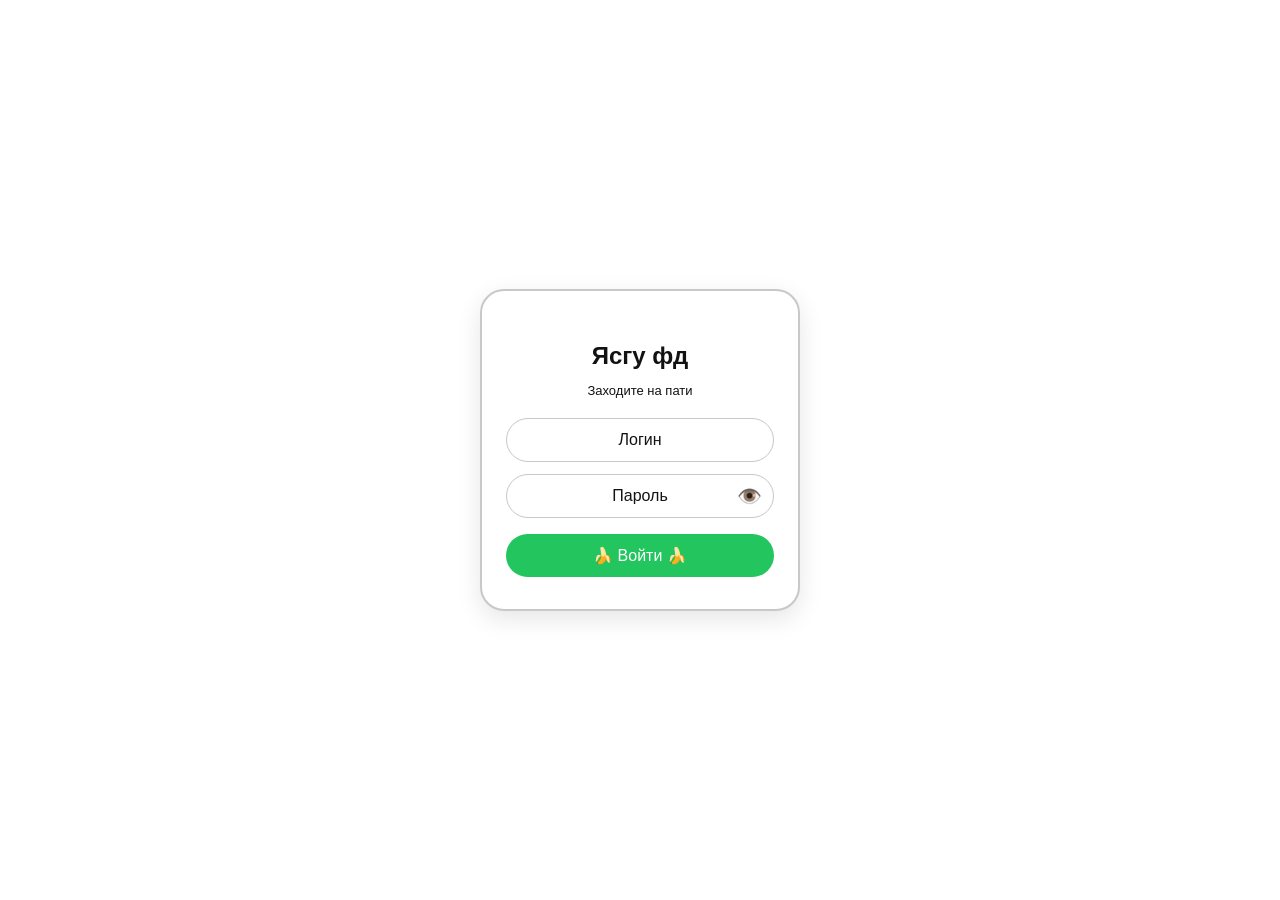
==== commit 8adc7d75: "Update index.html" ====
--- a/index.html
+++ b/index.html
@@ -223,35 +223,13 @@
                     <div class="history-filter-left">
                         <div class="custom-datetime" id="statsDatetimeFromContainer">
                             <span class="datetime-label">с</span>
-                            <div class="datetime-group">
-                                <select id="statsDateFromDay" class="datetime-select"></select>
-                                <span class="datetime-sep"> </span>
-                                <select id="statsDateFromMonth" class="datetime-select"></select>
-                                <span class="datetime-sep"> </span>
-                                <select id="statsDateFromYear" class="datetime-select"></select>
-                            </div>
-                            <div class="datetime-group">
-                                <select id="statsTimeFromHour" class="datetime-select"></select>
-                                <span class="datetime-sep">:</span>
-                                <select id="statsTimeFromMinute" class="datetime-select"></select>
-                            </div>
+                            <div id="statsDateFromContainer" style="display: inline-flex; align-items: center;"></div>
                         </div>
                     </div>
                     <div class="history-filter-left" style="margin-top: 8px;">
                         <div class="custom-datetime" id="statsDatetimeToContainer">
                             <span class="datetime-label">по</span>
-                            <div class="datetime-group">
-                                <select id="statsDateToDay" class="datetime-select"></select>
-                                <span class="datetime-sep"> </span>
-                                <select id="statsDateToMonth" class="datetime-select"></select>
-                                <span class="datetime-sep"> </span>
-                                <select id="statsDateToYear" class="datetime-select"></select>
-                            </div>
-                            <div class="datetime-group">
-                                <select id="statsTimeToHour" class="datetime-select"></select>
-                                <span class="datetime-sep">:</span>
-                                <select id="statsTimeToMinute" class="datetime-select"></select>
-                            </div>
+                            <div id="statsDateToContainer" style="display: inline-flex; align-items: center;"></div>
                         </div>
                     </div>
                     <div class="history-filter-reset-row" style="justify-content: flex-end; gap: 8px; margin-top: 8px;">
@@ -279,35 +257,13 @@
                     <div class="history-filter-left">
                         <div class="custom-datetime" id="globalStatsDatetimeFromContainer">
                             <span class="datetime-label">с</span>
-                            <div class="datetime-group">
-                                <select id="globalStatsDateFromDay" class="datetime-select"></select>
-                                <span class="datetime-sep"> </span>
-                                <select id="globalStatsDateFromMonth" class="datetime-select"></select>
-                                <span class="datetime-sep"> </span>
-                                <select id="globalStatsDateFromYear" class="datetime-select"></select>
-                            </div>
-                            <div class="datetime-group">
-                                <select id="globalStatsTimeFromHour" class="datetime-select"></select>
-                                <span class="datetime-sep">:</span>
-                                <select id="globalStatsTimeFromMinute" class="datetime-select"></select>
-                            </div>
+                            <div id="globalStatsDateFromContainer" style="display: inline-flex; align-items: center;"></div>
                         </div>
                     </div>
                     <div class="history-filter-left" style="margin-top: 8px;">
                         <div class="custom-datetime" id="globalStatsDatetimeToContainer">
                             <span class="datetime-label">по</span>
-                            <div class="datetime-group">
-                                <select id="globalStatsDateToDay" class="datetime-select"></select>
-                                <span class="datetime-sep"> </span>
-                                <select id="globalStatsDateToMonth" class="datetime-select"></select>
-                                <span class="datetime-sep"> </span>
-                                <select id="globalStatsDateToYear" class="datetime-select"></select>
-                            </div>
-                            <div class="datetime-group">
-                                <select id="globalStatsTimeToHour" class="datetime-select"></select>
-                                <span class="datetime-sep">:</span>
-                                <select id="globalStatsTimeToMinute" class="datetime-select"></select>
-                            </div>
+                            <div id="globalStatsDateToContainer" style="display: inline-flex; align-items: center;"></div>
                         </div>
                     </div>
                     <div class="history-filter-reset-row" style="justify-content: flex-end; gap: 8px; margin-top: 8px;">
@@ -482,7 +438,7 @@
 
     <!-- Supply Modal -->
     <div id="supplyModal" class="modal">
-        <div class="modal-content" style="max-width: 500px;">
+        <div class="modal-content" style="max-width: 500px; overflow: visible;">
             <button class="modal-close-btn" onclick="closeSupplyModal()">×</button>
             <div class="modal-header">
                 <span>📦 Поставка товаров</span>
@@ -541,16 +497,16 @@
             <div id="easterEggContent">
                 <div style="margin-bottom: 20px;">
                     <div style="font-weight: bold; color: var(--btn-bg); margin-bottom: 10px;">✨ Вдохновители ✨</div>
-                    <div style="font-size: 14px; margin-bottom: 4px;">Ненадежный пользователь Интернета Олиенн</div>
-                    <div style="font-size: 14px; margin-bottom: 4px;">Босс подвала Рэира</div>
-                    <div style="font-size: 14px; margin-bottom: 10px;">Миел "Ненавижу-Понедельники"</div>
+                    <div style="font-size: 14px; margin-bottom: 4px; color: var(--text-primary);">Ненадежный пользователь Интернета Олиенн</div>
+                    <div style="font-size: 14px; margin-bottom: 4px; color: var(--text-primary);">Босс подвала Рэира</div>
+                    <div style="font-size: 14px; margin-bottom: 10px; color: var(--text-primary);">Миел "Ненавижу-Понедельники"</div>
                     
                     <div style="font-weight: bold; color: var(--btn-bg); margin-bottom: 10px;">🍌 Бета-тестеры 🍌</div>
-                    <div style="font-size: 14px; margin-bottom: 4px;">Раб Божий Роланд</div>
-                    <div style="font-size: 14px; margin-bottom: 10px;">Морально поддерживающий Банан</div>
+                    <div style="font-size: 14px; margin-bottom: 4px; color: var(--text-primary);">Раб Божий Роланд</div>
+                    <div style="font-size: 14px; margin-bottom: 10px; color: var(--text-primary);">Морально поддерживающий Банан</div>
                     
                     <div style="font-weight: bold; color: var(--btn-bg); margin-bottom: 10px;">🐾 Создатель 🐾</div>
-                    <div style="font-size: 14px; margin-bottom: 20px;">Настюша</div>
+                    <div style="font-size: 14px; margin-bottom: 20px; color: var(--text-primary);">Настюша</div>
                 </div>
                 <button id="easterEggButton" class="easter-egg-btn" onclick="activateEasterEgg()">🎁 ТЫК</button>
             </div>
@@ -569,6 +525,30 @@
             </div>
         </div>
     </div>
+
+    <!-- Скрытые select для хранения значений даты/времени статистики -->
+    <select id="statsDateFromDay" style="display: none;"></select>
+    <select id="statsDateFromMonth" style="display: none;"></select>
+    <select id="statsDateFromYear" style="display: none;"></select>
+    <select id="statsTimeFromHour" style="display: none;"></select>
+    <select id="statsTimeFromMinute" style="display: none;"></select>
+    <select id="statsDateToDay" style="display: none;"></select>
+    <select id="statsDateToMonth" style="display: none;"></select>
+    <select id="statsDateToYear" style="display: none;"></select>
+    <select id="statsTimeToHour" style="display: none;"></select>
+    <select id="statsTimeToMinute" style="display: none;"></select>
+
+    <!-- Скрытые select для хранения даты/времени глобальной статистики -->
+    <select id="globalStatsDateFromDay" style="display: none;"></select>
+    <select id="globalStatsDateFromMonth" style="display: none;"></select>
+    <select id="globalStatsDateFromYear" style="display: none;"></select>
+    <select id="globalStatsTimeFromHour" style="display: none;"></select>
+    <select id="globalStatsTimeFromMinute" style="display: none;"></select>
+    <select id="globalStatsDateToDay" style="display: none;"></select>
+    <select id="globalStatsDateToMonth" style="display: none;"></select>
+    <select id="globalStatsDateToYear" style="display: none;"></select>
+    <select id="globalStatsTimeToHour" style="display: none;"></select>
+    <select id="globalStatsTimeToMinute" style="display: none;"></select>
 
     <script src="js/config.js"></script>
     <script src="js/utils.js"></script>
--- a/css/style.css
+++ b/css/style.css
@@ -4,71 +4,69 @@
 }
 
 :root {
-    --bg-color: #fff5e0;
+    --bg-color: #ffffff;
     --card-bg: #ffffff;
-    --text-primary: #5a3a1a;
-    --text-secondary: #e67e22;
-    --text-muted: #b87c4a;
-    --border-color: #ffe0a3;
-    --badge-bg: #fff0d0;
-    --badge-text: #c25d1a;
-    --stock-color: #f39c12;
-    --price-color: #e67e22;
+    --text-primary: #121212;
+    --text-secondary: #121212;
+    --text-muted: #121212;
+    --border-color: #c9c7c7;
+    --badge-bg: #c9c7c7;
+    --badge-text: #121212;
+    --stock-color: #22c55e;
+    --price-color: #121212;
     --minus-bg: #ffe6e5;
-    --minus-color: #e67e22;
-    --plus-bg: #fff0d0;
-    --plus-color: #e67e22;
-    --add-to-cart-bg: #f39c12;
+    --minus-color: #ef4444;
+    --plus-bg: #dcf5e5;
+    --plus-color: #22c55e;
+    --add-to-cart-bg: #ef4444;
     --add-to-cart-color: #8B5E3C;
-    --btn-bg: #f39c12;
+    --btn-bg: #22c55e;
     --footer-bg: white;
-    --shadow: rgba(0,0,0,0.08);
-    --select-border: #ffe0a3;
-    --reset-bg: #ffffff;
-    --reset-color: #f39c12;
+    --shadow: rgba(0, 0, 0, 0.1);
+    --select-border: #c9c7c7;
+    --reset-color: #121212;
     --progress-bg: #ffe0a3;
-    --progress-bar: #f39c12;
+    --progress-bar: #121212;
     --modal-bg: white;
-    --modal-overlay: rgba(0,0,0,0.7);
+    --modal-overlay: rgba(0, 0, 0, 0.7);
     --toast-bg: #2ecc71;
     --toast-text: white;
     --out-of-stock-bg: #e8e8e8;
     --cart-disabled-bg: #f0f0f0;
-    --cart-disabled-text: #999;
+    -cart-disabled-text: #999;
     --calendar-icon-filter: none;
-    --profit-positive: #2ecc71;
-    --profit-negative: #e74c3c;
+    --profit-positive: #22c55e;
+    --profit-negative: #ef4444;
     --extra-costs-text-light: #5a3a1a;
     --extra-costs-text-dark: #ffffff;
 }
 
 body.dark {
-    --bg-color: #1e1708;
-    --card-bg: #2a2110;
-    --text-primary: #f5e6c4;
-    --text-secondary: #f39c12;
-    --text-muted: #b87c4a;
-    --border-color: #4a3a1a;
-    --badge-bg: #3a2a10;
-    --badge-text: #f39c12;
-    --stock-color: #f39c12;
-    --price-color: #e67e22;
-    --minus-bg: #3a2018;
-    --minus-color: #e67e22;
-    --plus-bg: #3a2a10;
-    --plus-color: #f39c12;
-    --add-to-cart-bg: #e67e22;
-    --add-to-cart-color: #D2691E;
-    --btn-bg: #e67e22;
-    --footer-bg: #1e1708;
-    --shadow: rgba(0,0,0,0.5);
-    --select-border: #4a3a1a;
-    --reset-bg: #2a2110;
-    --reset-color: #f9eac7;
-    --progress-bg: #2a1e0a;
-    --progress-bar: #f39c12;
+    --bg-color: #121212;
+    --card-bg: #1a1a1a;
+    --text-primary: #ffffff;
+    --text-secondary: #ffffff;
+    --text-muted: #ffffff;
+    --badge-bg: #2a2a2a;
+    --badge-text: #ffffff;
+    --stock-color: #22c55e;
+    --price-color: #ffffff;
+    --minus-bg: #222222;
+    --minus-color: #ffffff;
+    --plus-bg: #222222;
+    --plus-color: #ef4444;
+    --add-to-cart-bg: #ef4444;
+    --add-to-cart-color: #ef4444;
+    --btn-bg: #ef4444;
+    --footer-bg: #1a1a1a;
+    --shadow: rgba(0, 0, 0, 0.5);
+    --select-border: #222222;
+    --reset-bg: #1a1a1a;
+    --reset-color: #888;
+    --progress-bg: #2a2a2a;
+    --progress-bar: #888;
     --modal-bg: #2a2110;
-    --modal-overlay: rgba(0,0,0,0.95);
+    --modal-overlay: rgba(0, 0, 0, 0.95);
     --toast-bg: #27ae60;
     --toast-text: #ffffff;
     --out-of-stock-bg: #2a2a2a;
@@ -480,12 +478,13 @@
     transform: scale(0.96);
 }
 
+/* ========== КАРТОЧКИ ТОВАРОВ (ОБНОВЛЁННЫЕ) ========== */
 .card {
     background: var(--card-bg);
-    border-radius: 14px;
-    margin-bottom: 10px;
-    padding: 10px 12px;
-    box-shadow: 0 1px 4px var(--shadow);
+    border-radius: 20px;
+    margin-bottom: 12px;
+    padding: 12px 14px;
+    box-shadow: 0 2px 8px var(--shadow);
     display: flex;
     align-items: center;
     justify-content: space-between;
@@ -547,102 +546,30 @@
     display: inline-block;
     padding: 2px 8px;
     border-radius: 16px;
-    font-size: 11px;
+    font-size: 10px;
     font-weight: 500;
     line-height: 1.3;
     white-space: nowrap;
 }
 
-.name {
-    font-weight: bold;
-    font-size: 22px;
-    color: var(--text-primary);
-    line-height: 1.2;
-    text-decoration: none !important;
-}
-
-.name.clickable {
-    cursor: pointer;
-    transition: opacity 0.2s;
-}
-
-.name.clickable:hover {
-    opacity: 0.7;
-}
-
-.stock-row {
-    display: flex;
-    align-items: baseline;
-    gap: 8px;
-    flex-wrap: wrap;
-    margin-bottom: 3px;
-}
-
-.stock {
-    font-size: 20px;
-    font-weight: bold;
-    color: var(--stock-color);
-}
-
-.total-row {
-    display: flex;
-    justify-content: space-between;
-    align-items: center;
-    margin-top: 4px;
-    margin-bottom: 2px;
-}
-
-.total {
-    font-size: 11px;
-    font-weight: 500;
-    color: var(--text-muted);
-}
-
-.price-row {
-    display: flex;
-    justify-content: space-between;
-    align-items: center;
-    margin-top: 4px;
-    margin-bottom: 8px;
-}
-
-.price {
-    font-size: 11px;
-    font-weight: 500;
-    color: var(--price-color);
-}
-
-.price-actions-row {
-    display: flex;
-    align-items: center;
-    justify-content: flex-start;
-    gap: 12px;
-    margin-top: 4px;
-    margin-bottom: 8px;
-    padding: 0;
-}
-
-.action-buttons {
-    display: flex;
-    align-items: center;
+.action-buttons-inline {
+    display: inline-flex;
     gap: 4px;
-    margin: 0;
-    padding: 0;
+    margin-left: 4px;
 }
 
 .edit-icon, .comment-icon {
     background: none;
     border: none;
-    font-size: 14px;
+    font-size: 13px;
     cursor: pointer;
     margin: 0;
-    padding: 0;
-    width: 28px;
-    height: 28px;
+    padding: 2px;
+    width: auto;
+    height: auto;
     display: inline-flex;
     align-items: center;
     justify-content: center;
-    border-radius: 20px;
     transition: all 0.2s ease;
     color: var(--text-muted);
     position: relative;
@@ -654,6 +581,7 @@
     background: var(--badge-bg);
     color: var(--badge-text);
     transform: scale(1.05);
+    border-radius: 12px;
 }
 
 .comment-icon.has-comment {
@@ -671,59 +599,129 @@
     border: 1px solid var(--card-bg);
 }
 
+.sort-handle {
+    cursor: grab;
+    margin-left: 4px;
+    opacity: 0.5;
+    font-size: 14px;
+}
+
+.name-row {
+    margin-bottom: 4px;
+}
+
+.name {
+    font-weight: bold;
+    font-size: 20px;
+    color: var(--text-primary);
+    line-height: 1.2;
+    text-decoration: none !important;
+}
+
+.name.clickable {
+    cursor: pointer;
+    transition: opacity 0.2s;
+}
+
+.name.clickable:hover {
+    opacity: 0.7;
+}
+
+.stock-row {
+    margin-bottom: 2px;
+}
+
+.stock {
+    font-size: 13px;
+    font-weight: 500;
+    color: var(--stock-color);
+}
+
+.total-row {
+    margin-bottom: 2px;
+}
+
+.total {
+    font-size: 11px;
+    font-weight: 500;
+    color: var(--text-muted);
+}
+
+.price-actions-row {
+    display: flex;
+    align-items: center;
+    justify-content: flex-start;
+    gap: 12px;
+    margin-top: 2px;
+    margin-bottom: 2px;
+}
+
+.price {
+    font-size: 13px;
+    font-weight: 500;
+    color: var(--price-color);
+}
+
+/* КРУГЛЫЕ КНОПКИ В КАРТОЧКЕ */
 .buttons {
     display: flex;
-    gap: 8px;
-    margin-top: 10px;
+    gap: 10px;
+    margin-top: 8px;
     justify-content: center;
 }
 
 .buttons button {
-    flex: 1;
-    padding: 8px;
+    width: 44px;
+    height: 44px;
+    border-radius: 50% !important;
     border: none;
-    border-radius: 40px;
-    font-size: 14px;
-    font-weight: 500;
-    cursor: pointer;
-    transition: all 0.2s;
+    font-size: 18px;
+    font-weight: bold;
+    cursor: pointer;
+    transition: all 0.2s ease;
+    display: flex;
+    align-items: center;
+    justify-content: center;
 }
 
 .minus {
     background: var(--minus-bg);
     color: var(--minus-color);
-    border-radius: 40px;
+    border: 1px solid var(--minus-color);
 }
 
 .minus:hover {
     background: var(--minus-color);
     color: white;
+    transform: scale(0.96);
 }
 
 .plus {
     background: var(--plus-bg);
     color: var(--plus-color);
-    border-radius: 40px;
+    border: 1px solid var(--plus-color);
 }
 
 .plus:hover {
     background: var(--plus-color);
     color: white;
+    transform: scale(0.96);
 }
 
 .add-to-cart {
     background: var(--add-to-cart-bg);
-    color: var(--add-to-cart-color);
-    width: 48px;
-    height: 48px;
+    color: white;
     font-size: 20px;
-    border-radius: 50%;
-    margin-left: 8px;
-    box-shadow: none;
-    display: flex;
-    align-items: center;
-    justify-content: center;
-}
+    width: 44px;
+    height: 44px;
+}
+
+.add-to-cart:hover {
+    opacity: 0.85;
+    transform: scale(0.96);
+}
+
+/* ========== КОНЕЦ КАРТОЧЕК ========== */
 
 .refresh-btn,
 .history-btn {
@@ -1478,7 +1476,7 @@
 
 .cart-item-name {
     font-weight: bold;
-    font-size: 16px;
+    font-size: 14px;
     color: var(--text-primary);
 }
 
@@ -1879,11 +1877,12 @@
     margin-bottom: 10px;
 }
 
-.discount-row {
-    display: flex;
-    align-items: center;
+.discount-row-main {
+    display: flex;
+    flex-wrap: wrap;
     gap: 8px;
-    flex-wrap: wrap;
+    align-items: center;
+    margin-bottom: 8px;
 }
 
 .discount-custom-select {
@@ -1976,54 +1975,22 @@
     transform: scale(0.95);
 }
 
-.discount-buttons-row {
-    display: flex;
-    gap: 8px;
-    margin-top: 8px;
-}
-
-.discount-action-btn {
-    background: var(--card-bg);
-    border: 1px solid var(--border-color);
-    border-radius: 30px;
-    padding: 5px 8px;
+.discount-products-buttons {
+    display: flex;
+    gap: 6px;
+    margin-left: auto;
+}
+
+.discount-products-btn,
+.discount-all-btn,
+.discount-none-btn {
+    background: var(--card-bg);
+    border: 1px solid var(--border-color);
+    border-radius: 30px;
+    padding: 5px 12px;
     font-size: 11px;
     cursor: pointer;
-    color: #5a3a1a;
-    text-align: center;
-    transition: all 0.2s;
-    height: 30px;
-    display: inline-flex;
-    align-items: center;
-    justify-content: center;
-}
-
-.discount-action-btn:hover {
-    background: rgba(243, 156, 18, 0.1);
-}
-
-.discount-action-btn.cancel-btn {
-    flex: 1;
-    max-width: 90px;
-}
-
-.discount-action-btn.reset-btn {
-    flex: 2;
-}
-
-.discount-action-btn.apply-btn {
-    flex: 1;
-    max-width: 90px;
-}
-
-.discount-products-btn {
-    background: var(--card-bg);
-    border: 1px solid var(--border-color);
-    border-radius: 30px;
-    padding: 5px 16px;
-    font-size: 11px;
-    cursor: pointer;
-    color: #5a3a1a;
+    color: var(--text-primary);
     text-align: center;
     white-space: nowrap;
     height: 30px;
@@ -2032,48 +1999,46 @@
     justify-content: center;
 }
 
-.discount-products-btn:hover {
-    background: rgba(243, 156, 18, 0.1);
-}
-
-.discount-all-btn {
-    background: var(--card-bg);
-    border: 1px solid var(--border-color);
-    border-radius: 30px;
-    padding: 5px 12px;
-    font-size: 11px;
-    cursor: pointer;
-    color: #5a3a1a;
-    text-align: center;
-    white-space: nowrap;
-    height: 30px;
-    display: inline-flex;
-    align-items: center;
-    justify-content: center;
-}
-
-.discount-all-btn:hover {
-    background: rgba(243, 156, 18, 0.1);
-}
-
-.discount-none-btn {
-    background: var(--card-bg);
-    border: 1px solid var(--border-color);
-    border-radius: 30px;
-    padding: 5px 12px;
-    font-size: 11px;
-    cursor: pointer;
-    color: #5a3a1a;
-    text-align: center;
-    white-space: nowrap;
-    height: 30px;
-    display: inline-flex;
-    align-items: center;
-    justify-content: center;
-}
-
+.discount-products-btn:hover,
+.discount-all-btn:hover,
 .discount-none-btn:hover {
     background: rgba(243, 156, 18, 0.1);
+}
+
+.discount-buttons-row {
+    display: flex;
+    gap: 8px;
+    margin-top: 12px;
+    flex-wrap: wrap;
+}
+
+.discount-action-btn {
+    background: var(--card-bg);
+    border: 1px solid var(--border-color);
+    border-radius: 30px;
+    padding: 8px 12px;
+    font-size: 13px;
+    cursor: pointer;
+    color: var(--text-primary);
+    text-align: center;
+    transition: all 0.2s;
+    font-weight: bold;
+}
+
+.discount-action-btn:hover {
+    background: rgba(243, 156, 18, 0.1);
+}
+
+.discount-action-btn.cancel-btn {
+    flex: 1;
+}
+
+.discount-action-btn.reset-btn {
+    flex: 2;
+}
+
+.discount-action-btn.apply-btn {
+    flex: 1;
 }
 
 .product-select-list {
@@ -2586,7 +2551,7 @@
 }
 
 .filter-toggle-btn {
-    background: var(--badge-bg);
+    background: var(--card-bg);
     border: 1px solid var(--border-color);
     border-radius: 30px;
     width: 36px;
@@ -2598,6 +2563,8 @@
     justify-content: center;
     transition: all 0.2s;
     color: var(--text-primary);
+    margin-left: 4px;
+    flex-shrink: 0;
 }
 
 .filter-toggle-btn:hover {
@@ -2855,8 +2822,32 @@
     color: var(--btn-bg);
 }
 
+/* ========== АДАПТАЦИЯ ДЛЯ МОБИЛЬНЫХ УСТРОЙСТВ ========== */
 @media (max-width: 500px) {
-
+    .card {
+        padding: 10px 12px;
+    }
+    
+    .name {
+        font-size: 18px;
+    }
+    
+    .buttons button {
+        width: 40px;
+        height: 40px;
+        font-size: 16px;
+    }
+    
+    .type-badge {
+        font-size: 9px;
+        padding: 2px 6px;
+    }
+    
+    .edit-icon, .comment-icon {
+        font-size: 12px;
+        padding: 2px;
+    }
+    
     .instructions-section h3 {
         font-size: 14px;
     }
@@ -2890,11 +2881,6 @@
     #stopImpersonateBtn {
         padding: 3px 12px;
         font-size: 11px;
-    }
-
-    .edit-icon, .comment-icon {
-        font-size: 12px;
-        padding: 2px 4px;
     }
     
     .comment-badge {
@@ -3066,10 +3052,6 @@
         font-size: 12px;
     }
     
-    .discount-row-2 {
-        justify-content: flex-start !important;
-    }
-    
     .discount-products-btn,
     .discount-all-btn,
     .discount-none-btn {
@@ -3084,9 +3066,15 @@
         gap: 10px;
     }
     
-    .discount-row:first-child {
+    .discount-row-main {
         flex-wrap: wrap;
         gap: 8px;
+    }
+    
+    .discount-products-buttons {
+        margin-left: 0 !important;
+        width: 100%;
+        justify-content: flex-start;
     }
     
     .discount-buttons-row {
@@ -3098,14 +3086,14 @@
     .discount-action-btn.apply-btn {
         flex: 1;
         max-width: none;
-        font-size: 10px;
-        padding: 6px 0;
+        font-size: 12px;
+        padding: 8px 0;
     }
     
     .discount-action-btn.reset-btn {
         flex: 2;
-        font-size: 10px;
-        padding: 6px 0;
+        font-size: 12px;
+        padding: 8px 0;
     }
     
     .two-columns {
@@ -3217,6 +3205,20 @@
         height: 32px;
         font-size: 16px;
     }
+    
+    .cart-item-name {
+        font-size: 13px;
+    }
+    
+    .cart-item-price {
+        font-size: 11px;
+    }
+    
+    .cart-qty-btn {
+        width: 28px;
+        height: 28px;
+        font-size: 16px;
+    }
 }
 
 @media (min-width: 768px) and (max-width: 1024px) {
@@ -3240,29 +3242,6 @@
     }
 }
 
-body.dark .stats-card-value,
-body.dark .detail-table td,
-body.dark .detail-table th,
-body.dark .detail-title,
-body.dark .stats-card-label,
-body.dark .extra-cost-name,
-body.dark .extra-cost-amount,
-body.dark .discount-title,
-body.dark .discount-custom-select-trigger,
-body.dark .discount-select-option,
-body.dark .cart-item-name,
-body.dark .cart-item-price,
-body.dark .cart-total,
-body.dark .cart-qty-btn,
-body.dark .edit-label,
-body.dark .edit-input,
-body.dark .discount-action-btn,
-body.dark .discount-products-btn,
-body.dark .discount-all-btn,
-body.dark .discount-none-btn {
-    color: #f5e6c4 !important;
-}
-
 body.dark .stats-card {
     background: var(--card-bg);
 }
@@ -3284,3 +3263,102 @@
 body.dark .stats-filter-block {
     background: var(--card-bg);
 }
+
+.refresh-btn,
+.history-btn,
+#rulesButton,
+#statsButton,
+#globalStatsBtn,
+#bookingsButton,
+#supplyButton,
+#addItemButton,
+#impersonateBtn {
+    background: var(--card-bg);
+    border: 1px solid var(--select-border);
+    color: var(--text-primary);
+}
+
+body.dark .modal-content {
+    background: var(--card-bg);
+}
+
+/* Активное состояние кнопок */
+.refresh-btn:active,
+.history-btn:active,
+#rulesButton:active,
+#statsButton:active,
+#globalStatsBtn:active,
+#bookingsButton:active,
+#supplyButton:active,
+#addItemButton:active,
+#impersonateBtn:active {
+    background: var(--badge-bg) !important;
+}
+
+/* Если есть класс .active у кнопок-фильтров (например в истории) */
+.history-filter-btn.active,
+.rule-type-btn.active,
+.discount-products-btn.active {
+    background: var(--badge-bg) !important;
+    color: var(--text-primary) !important;
+}
+
+/* В правиле */
+#rules-list + div[style*="font-weight: bold"] {
+    color: white !important;
+}
+
+/* Или точнее - найти элемент с текстом "Список правил" */
+#rulesModal .modal-content > div[style*="font-weight: bold"] {
+    color: var(--text-primary);
+}
+
+body.dark table,
+body.dark table td,
+body.dark table th {
+    color: var(--text-primary);
+}
+
+/* Блоки статистики (карточки показателей) */
+.stats-card,
+.stats-grid .stats-card {
+    background: var(--badge-bg);  /* такой же фон как у кнопок +1/-1 */
+    border: 1px solid var(--border-color);
+    border-radius: 16px;
+    padding: 16px;
+    text-align: center;
+}
+
+/* Текст в блоках статистики */
+.stats-card-value,
+.stats-card-label {
+    color: var(--text-primary);
+}
+
+/* Для мобильной версии */
+.profit-mobile-card {
+    background: var(--badge-bg);
+    border: 1px solid var(--border-color);
+    border-radius: 16px;
+    padding: 16px;
+    text-align: center;
+}
+
+.profit-mobile-value,
+.profit-mobile-label {
+    color: var(--text-primary);
+}
+
+/* Отдельная карточка рентабельности */
+.profit-card-single {
+    background: var(--badge-bg);
+    border: 1px solid var(--border-color);
+    border-radius: 16px;
+    padding: 16px;
+    text-align: center;
+}
+
+.profit-card-value,
+.profit-card-label {
+    color: var(--text-primary);
+}
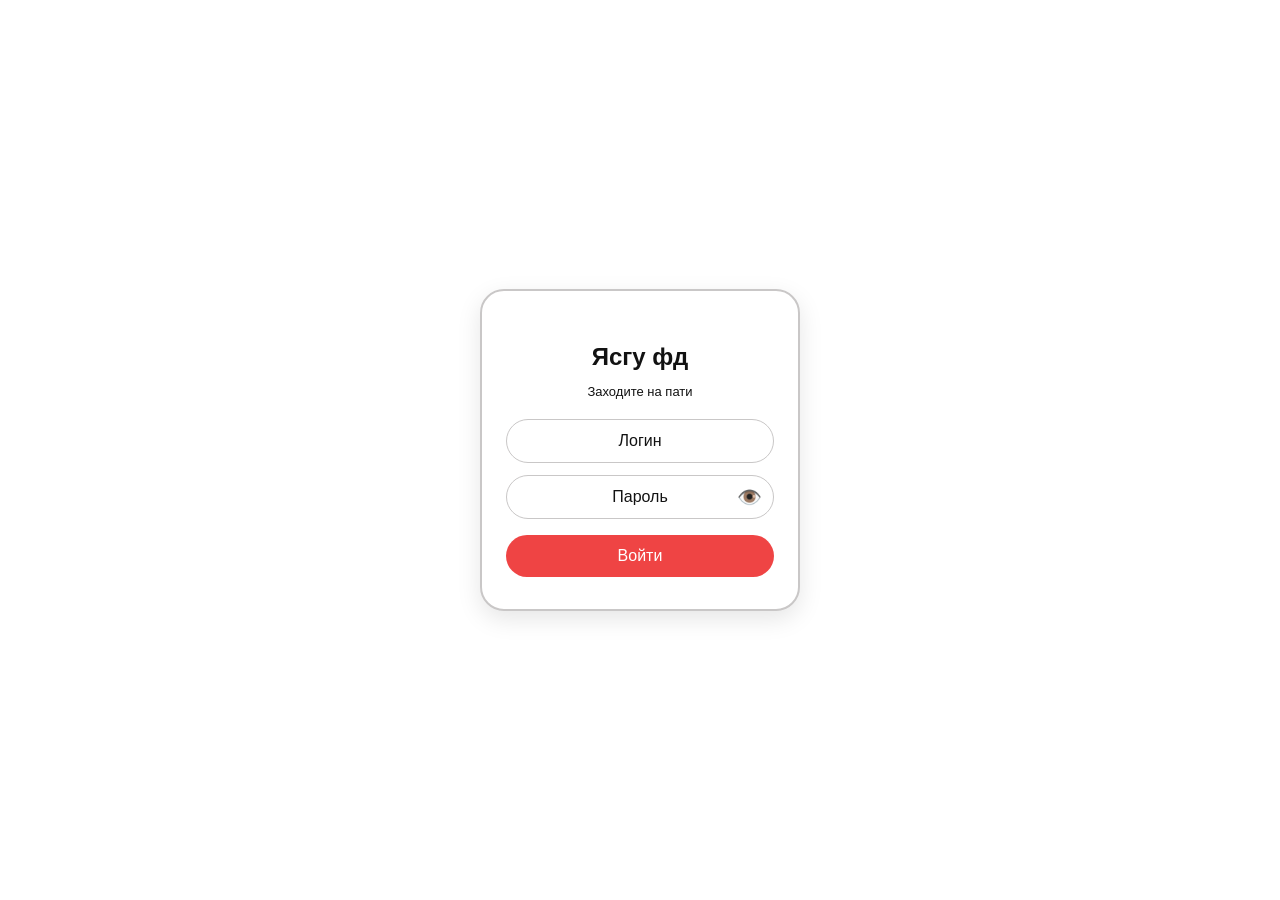
==== commit f35b6e9c: "Update index.html" ====
--- a/index.html
+++ b/index.html
@@ -22,7 +22,7 @@
                 <input type="password" id="passwordInput" placeholder="Пароль">
                 <button type="button" class="toggle-password" onclick="togglePasswordVisibility()">👁️</button>
             </div>
-            <button id="loginBtn" style="background:var(--btn-bg); color:white; border:none; border-radius:30px; padding:12px 24px; font-size:16px; font-weight:500; width:100%; cursor:pointer;">🍌 Войти 🍌</button>
+            <button id="loginBtn" style="background:var(--btn-bg); color:white; border:none; border-radius:30px; padding:12px 24px; font-size:16px; font-weight:500; width:100%; cursor:pointer;">Войти</button>
             <div id="errorMsg" style="color:var(--minus-color); font-size:12px; margin-top:12px; display:none;"></div>
         </div>
     </div>
--- a/css/style.css
+++ b/css/style.css
@@ -16,11 +16,11 @@
     --price-color: #121212;
     --minus-bg: #ffe6e5;
     --minus-color: #ef4444;
-    --plus-bg: #dcf5e5;
-    --plus-color: #22c55e;
+    --plus-bg: #ffe6e5;
+    --plus-color: #ef4444;
     --add-to-cart-bg: #ef4444;
-    --add-to-cart-color: #8B5E3C;
-    --btn-bg: #22c55e;
+    --add-to-cart-color: #ef4444;
+    --btn-bg: #ef4444;
     --footer-bg: white;
     --shadow: rgba(0, 0, 0, 0.1);
     --select-border: #c9c7c7;
@@ -54,7 +54,7 @@
     --minus-bg: #222222;
     --minus-color: #ffffff;
     --plus-bg: #222222;
-    --plus-color: #ef4444;
+    --plus-color: #ffffff;
     --add-to-cart-bg: #ef4444;
     --add-to-cart-color: #ef4444;
     --btn-bg: #ef4444;
@@ -235,7 +235,7 @@
     width: 56px;
     height: 56px;
     border-radius: 28px;
-    background: var(--btn-bg);
+    background: var(--card-bg);
     color: white;
     border: none;
     font-size: 24px;
@@ -248,8 +248,37 @@
     transition: transform 0.1s;
 }
 
-.cart-fab:active {
-    transform: scale(0.95);
+.cart-fab::before {
+    content: '';
+    position: absolute;
+    top: 0;
+    left: 0;
+    right: 0;
+    bottom: 0;
+    border-radius: 28px;
+    background: rgba(46, 204, 113, 0.2);
+    pointer-events: none;
+}
+
+.cart-fab:hover::before {
+    background: rgba(46, 204, 113, 0.35);
+}
+
+.cart-fab .cart-badge {
+    position: absolute;
+    top: -5px;
+    right: -5px;
+    background: var(--btn-bg);
+    color: white;
+    border-radius: 50%;
+    width: 22px;
+    height: 22px;
+    font-size: 12px;
+    display: flex;
+    align-items: center;
+    justify-content: center;
+    font-weight: bold;
+    z-index: 2;
 }
 
 .cart-badge {
@@ -3362,3 +3391,11 @@
 .profit-card-label {
     color: var(--text-primary);
 }
+
+.history-filters {
+    background: transparent !important;
+    border: 1px solid var(--border-color);
+    border-radius: 16px;
+    padding: 16px;
+    margin-bottom: 16px;
+}
